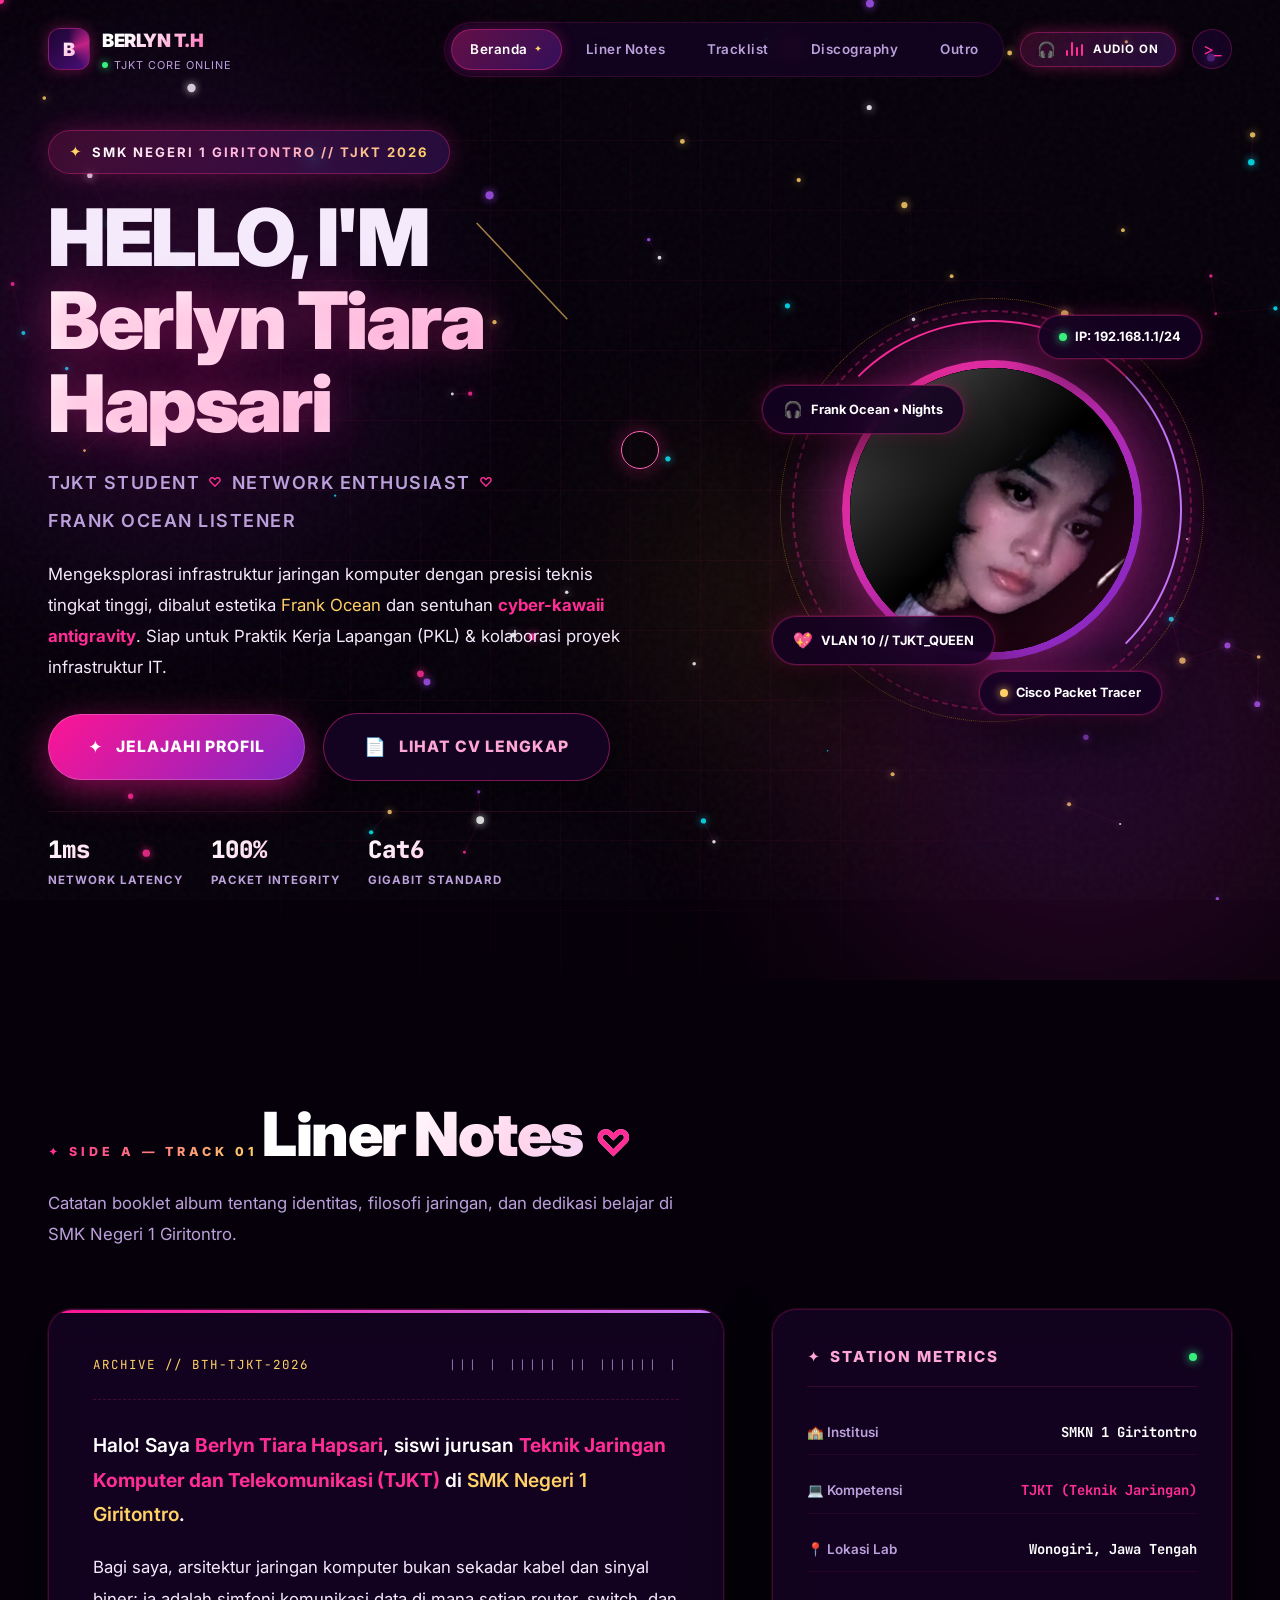
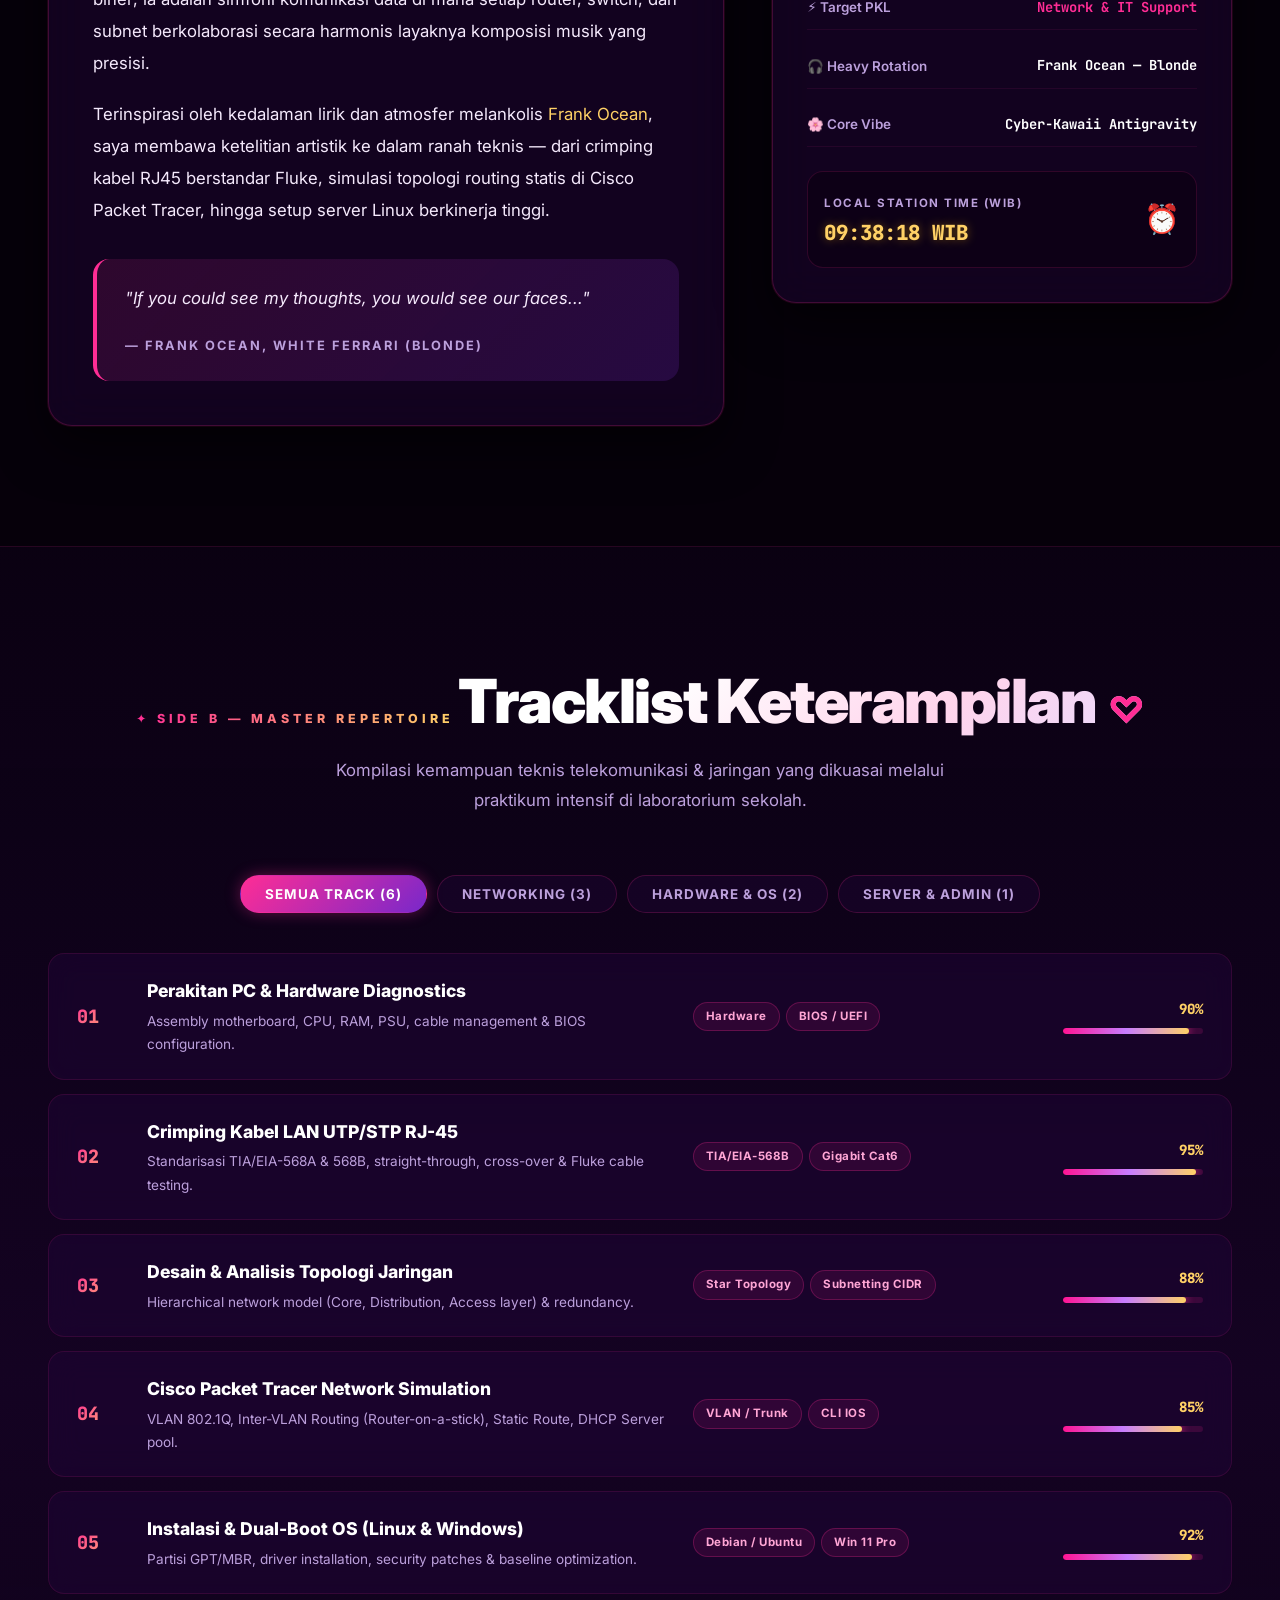
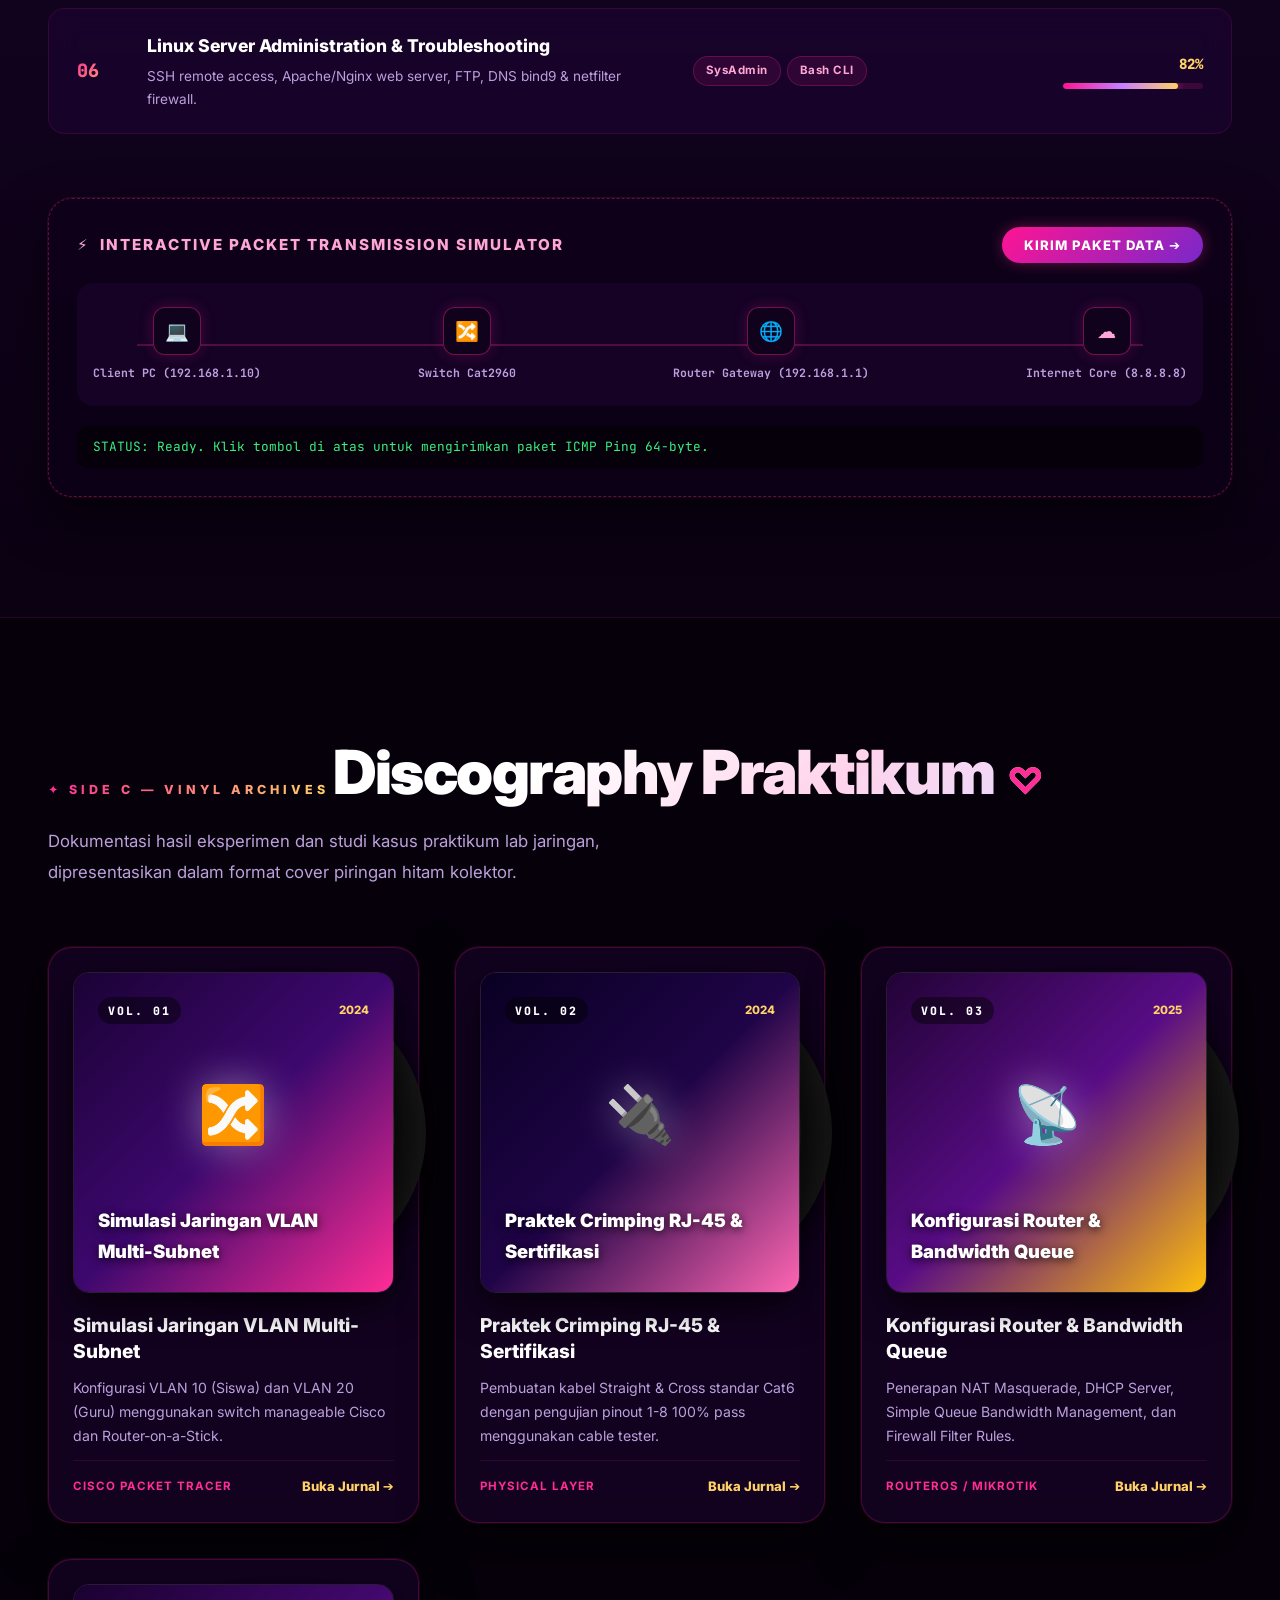
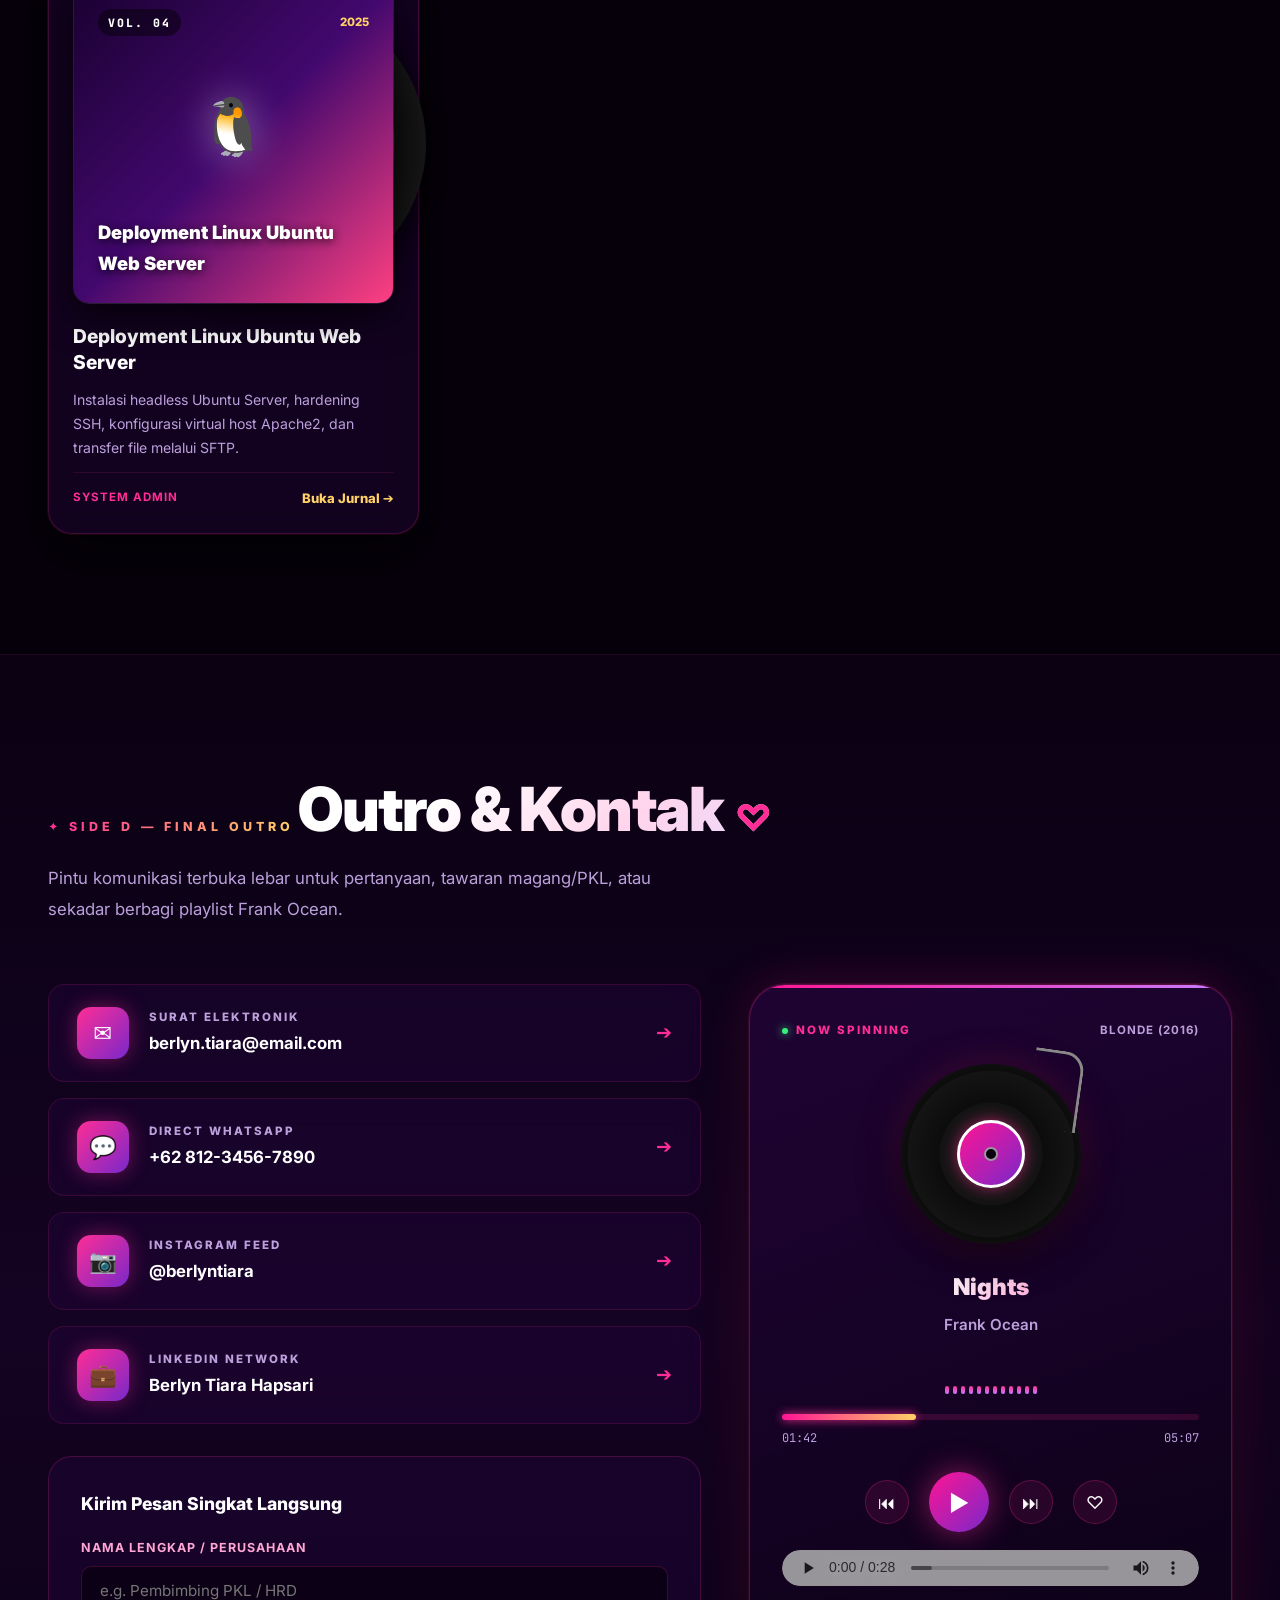
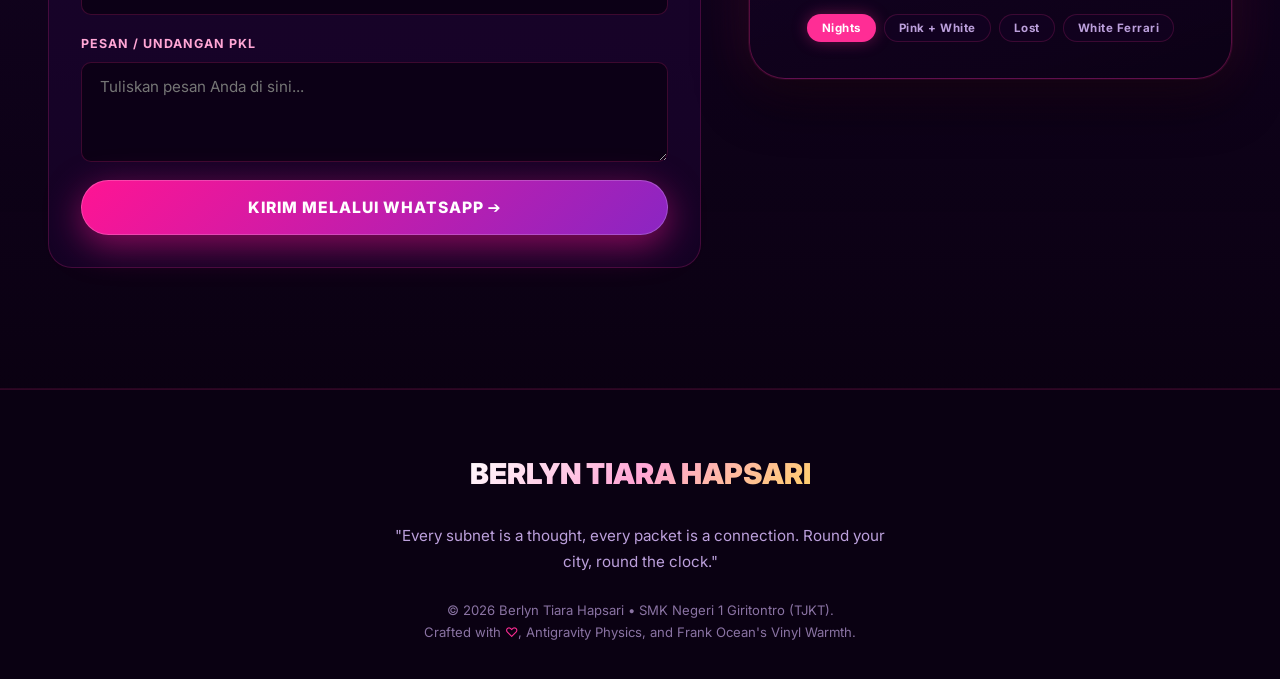
==== index.html @ bad4284d "first commit" ====
<!DOCTYPE html>
<html lang="id">
<head>
  <meta charset="UTF-8">
  <meta name="viewport" content="width=device-width, initial-scale=1.0">
  <title>Berlyn Tiara Hapsari — Network Engineer & Aesthetic Portfolio</title>
  <meta name="description" content="Portofolio Megah Berlyn Tiara Hapsari — Siswa TJKT SMK Negeri 1 Giritontro. Network Engineer, Frank Ocean Listener & Cyber-Kawaii Antigravity Aesthetic.">
  <meta name="author" content="Berlyn Tiara Hapsari">
  <meta property="og:title" content="Berlyn Tiara Hapsari — Cyber-Kawaii Portfolio">
  <meta property="og:description" content="TJKT Student, Network Infrastructure Enthusiast & Frank Ocean Listener.">
  <meta property="og:type" content="website">
  <meta name="theme-color" content="#06000a">

  <!-- Google Fonts Inter & JetBrains Mono -->
  <link rel="preconnect" href="https://fonts.googleapis.com">
  <link rel="preconnect" href="https://fonts.gstatic.com" crossorigin>
  <link href="https://fonts.googleapis.com/css2?family=Inter:wght@300;400;500;600;700;800;900&family=JetBrains+Mono:wght@400;500;700;800&display=swap" rel="stylesheet">
  
  <link rel="icon" type="image/svg+xml" href="assets/icons/favicon.svg">
  <link rel="stylesheet" href="css/style.css">
</head>
<body>

  <!-- Dynamic Background Canvas (Galaxy Stars + Cyber TJKT Network Mesh) -->
  <canvas id="bgCanvas"></canvas>
  <div class="ambient-noise"></div>

  <!-- Custom Dual-Ring Glow Cursor -->
  <div class="cursor-dot" id="cursorDot"></div>
  <div class="cursor-follower" id="cursorFollower"></div>

  <!-- ═══════════════ PRELOADER SCREEN ═══════════════ -->
  <div class="preloader" id="preloader">
    <div class="preloader-emblem">
      <div class="preloader-ring"></div>
      <div class="preloader-ring"></div>
      <div class="preloader-core">✦</div>
    </div>
    <div class="preloader-title">BERLYN TIARA HAPSARI</div>
    <div class="preloader-bar-wrap">
      <div class="preloader-bar"></div>
    </div>
    <div class="preloader-sub">INITIALIZING ANTIGRAVITY ENGINE...</div>
  </div>

  <!-- ═══════════════ NAVBAR ═══════════════ -->
  <nav class="navbar" id="navbar">
    <div class="container nav-container">
      <a href="#beranda" class="nav-brand">
        <div class="brand-emblem"><span>B</span></div>
        <div class="brand-info">
          <span class="brand-name">BERLYN T.H</span>
          <span class="brand-status"><span class="status-dot"></span> TJKT CORE ONLINE</span>
        </div>
      </a>

      <div class="nav-menu-wrapper">
        <ul class="nav-links" id="navLinks">
          <li><a href="#beranda" class="nav-link active">Beranda</a></li>
          <li><a href="#tentang" class="nav-link">Liner Notes</a></li>
          <li><a href="#keterampilan" class="nav-link">Tracklist</a></li>
          <li><a href="#praktikum" class="nav-link">Discography</a></li>
          <li><a href="#kontak" class="nav-link">Outro</a></li>
        </ul>

        <!-- Audio Player Pill Toggle in Navbar -->
        <button class="nav-audio-pill" id="navAudioPill" title="Toggle Frank Ocean Sound Ambient">
          <span class="nav-audio-icon">🎧</span>
          <div class="nav-audio-bars">
            <span></span><span></span><span></span><span></span>
          </div>
          <span class="nav-audio-label" id="navAudioLabel">Audio On</span>
        </button>

        <!-- Cute Terminal Trigger Button -->
        <button class="nav-terminal-btn" id="terminalTriggerBtn" title="Buka Hacker Console TJKT">
          <span>&gt;_</span>
        </button>

        <!-- Mobile Hamburger -->
        <button class="nav-hamburger" id="navHamburger" aria-label="Toggle Menu">
          <span></span><span></span><span></span>
        </button>
      </div>
    </div>
  </nav>

  <!-- ═══════════════ HERO / BERANDA ═══════════════ -->
  <section class="hero" id="beranda">
    <div class="hero-glow-blob hero-glow-1"></div>
    <div class="hero-glow-blob hero-glow-2"></div>
    <div class="hero-glow-blob hero-glow-3"></div>
    <div class="hero-grid-matrix"></div>

    <div class="container">
      <div class="hero-layout">
        
        <!-- Left Column: Typography & Action -->
        <div class="hero-text-col reveal-init">
          <div class="hero-pill-tag">
            <span class="hero-pill-icon">✦</span>
            <span class="hero-pill-text">SMK NEGERI 1 GIRITONTRO // TJKT 2026</span>
          </div>

          <h1 class="hero-title">
            HELLO, I'M
            <span class="name-highlight">Berlyn Tiara Hapsari</span>
          </h1>

          <div class="hero-tagline">
            <span>TJKT Student</span>
            <span class="sep">♡</span>
            <span>Network Enthusiast</span>
            <span class="sep">♡</span>
            <span>Frank Ocean Listener</span>
          </div>

          <p class="hero-bio">
            Mengeksplorasi infrastruktur jaringan komputer dengan presisi teknis tingkat tinggi, 
            dibalut estetika <em>Frank Ocean</em> dan sentuhan <strong>cyber-kawaii antigravity</strong>. 
            Siap untuk Praktik Kerja Lapangan (PKL) &amp; kolaborasi proyek infrastruktur IT.
          </p>

          <div class="hero-cta-group">
            <a href="#tentang" class="btn-grand btn-grand-primary">
              <span class="btn-grand-icon">✦</span>
              <span>Jelajahi Profil</span>
            </a>
            <a href="assets/docs/cv.html" target="_blank" class="btn-grand btn-grand-outline">
              <span class="btn-grand-icon">📄</span>
              <span>Lihat CV Lengkap</span>
            </a>
          </div>

          <div class="hero-micro-stats">
            <div class="stat-item">
              <span class="stat-num" id="livePingStat">1ms</span>
              <span class="stat-lbl">Network Latency</span>
            </div>
            <div class="stat-item">
              <span class="stat-num">100%</span>
              <span class="stat-lbl">Packet Integrity</span>
            </div>
            <div class="stat-item">
              <span class="stat-num">Cat6</span>
              <span class="stat-lbl">Gigabit Standard</span>
            </div>
          </div>
        </div>

        <!-- Right Column: Avatar & Dynamic Floating Badges -->
        <div class="hero-avatar-col reveal-init">
          <div class="avatar-stage">
            <div class="avatar-holo-ring"></div>
            <div class="avatar-holo-ring"></div>
            <div class="avatar-holo-ring"></div>

            <!-- Avatar Frame with Real User Photo avatar.jpg -->
            <div class="avatar-frame antigravity-slow" id="avatarCard">
              <div class="avatar-inner">
                <img src="assets/img/avatar.jpg" alt="Berlyn Tiara Hapsari" class="avatar-img" onerror="this.src='data:image/svg+xml,%3Csvg xmlns=\'http://www.w3.org/2000/svg\' viewBox=\'0 0 100 100\'%3E%3Crect width=\'100\' height=\'100\' fill=\'%231a0030\'/%3E%3Ctext x=\'50%25\' y=\'55%25\' dominant-baseline=\'middle\' text-anchor=\'middle\' fill=\'%23ff2d95\' font-size=\'40\'%3E%E2%99%A1%3C/text%3E%3C/svg%3E'">
                <div class="avatar-lens-shine"></div>
              </div>
            </div>

            <!-- Floating Antigravity Tech Stickers around Avatar -->
            <div class="floating-badge badge-pos-1 antigravity-medium antigravity-delay-1">
              <span class="badge-dot green"></span>
              <span>IP: 192.168.1.1/24</span>
            </div>

            <div class="floating-badge badge-pos-2 antigravity-drift antigravity-delay-2">
              <span class="badge-icon">💖</span>
              <span>VLAN 10 // TJKT_QUEEN</span>
            </div>

            <div class="floating-badge badge-pos-3 antigravity-medium antigravity-delay-3">
              <span class="badge-dot gold"></span>
              <span>Cisco Packet Tracer</span>
            </div>

            <div class="floating-badge badge-pos-4 antigravity-slow antigravity-delay-4">
              <span class="badge-icon">🎧</span>
              <span>Frank Ocean • Nights</span>
            </div>

          </div>
        </div>

      </div>
    </div>
  </section>

  <!-- ═══════════════ SECTION 01: LINER NOTES (TENTANG SAYA) ═══════════════ -->
  <section class="section" id="tentang">
    <div class="container">
      <div class="section-header">
        <span class="section-kicker">✦ SIDE A — TRACK 01</span>
        <h2 class="section-title">Liner Notes<span class="title-heart">♡</span></h2>
        <p class="section-desc">Catatan booklet album tentang identitas, filosofi jaringan, dan dedikasi belajar di SMK Negeri 1 Giritontro.</p>
      </div>

      <div class="liner-notes-grid">
        
        <!-- Left: Deluxe Booklet -->
        <div class="liner-booklet reveal-init">
          <div class="liner-booklet-header">
            <span class="booklet-tape">ARCHIVE // BTH-TJKT-2026</span>
            <span class="booklet-barcode">||| | ||||| || |||||| |</span>
          </div>

          <div class="liner-content">
            <p class="lead">
              Halo! Saya <strong>Berlyn Tiara Hapsari</strong>, siswi jurusan 
              <strong>Teknik Jaringan Komputer dan Telekomunikasi (TJKT)</strong> di 
              <em>SMK Negeri 1 Giritontro</em>.
            </p>
            <p>
              Bagi saya, arsitektur jaringan komputer bukan sekadar kabel dan sinyal biner; 
              ia adalah simfoni komunikasi data di mana setiap router, switch, dan subnet 
              berkolaborasi secara harmonis layaknya komposisi musik yang presisi.
            </p>
            <p>
              Terinspirasi oleh kedalaman lirik dan atmosfer melankolis <em>Frank Ocean</em>, 
              saya membawa ketelitian artistik ke dalam ranah teknis — dari crimping kabel RJ45 berstandar Fluke, 
              simulasi topologi routing statis di Cisco Packet Tracer, hingga setup server Linux berkinerja tinggi.
            </p>

            <div class="lyric-quote-box">
              <p class="lyric-text">"If you could see my thoughts, you would see our faces..."</p>
              <span class="lyric-author">— Frank Ocean, White Ferrari (Blonde)</span>
            </div>
          </div>
        </div>

        <!-- Right: Station Specs Card -->
        <div class="liner-specs-card reveal-init antigravity-slow">
          <div class="specs-title-row">
            <h3 class="specs-title"><span>✦</span> STATION METRICS</h3>
            <span class="specs-pulse"></span>
          </div>

          <div class="specs-list">
            <div class="spec-row">
              <span class="spec-key">🏫 Institusi</span>
              <span class="spec-val">SMKN 1 Giritontro</span>
            </div>
            <div class="spec-row">
              <span class="spec-key">💻 Kompetensi</span>
              <span class="spec-val highlight">TJKT (Teknik Jaringan)</span>
            </div>
            <div class="spec-row">
              <span class="spec-key">📍 Lokasi Lab</span>
              <span class="spec-val">Wonogiri, Jawa Tengah</span>
            </div>
            <div class="spec-row">
              <span class="spec-key">⚡ Target PKL</span>
              <span class="spec-val highlight">Network &amp; IT Support</span>
            </div>
            <div class="spec-row">
              <span class="spec-key">🎧 Heavy Rotation</span>
              <span class="spec-val">Frank Ocean — Blonde</span>
            </div>
            <div class="spec-row">
              <span class="spec-key">🌸 Core Vibe</span>
              <span class="spec-val">Cyber-Kawaii Antigravity</span>
            </div>
          </div>

          <!-- Live Digital Clock -->
          <div class="live-clock-box">
            <div>
              <span class="live-clock-lbl">LOCAL STATION TIME (WIB)</span>
              <div class="live-clock-time" id="liveClockDisplay">16:15:00 WIB</div>
            </div>
            <span style="font-size: 1.8rem;">⏰</span>
          </div>
        </div>

      </div>
    </div>
  </section>

  <!-- ═══════════════ SECTION 02: TRACKLIST (KETERAMPILAN) ═══════════════ -->
  <section class="section section-alt" id="keterampilan">
    <div class="container">
      <div class="section-header text-center">
        <span class="section-kicker">✦ SIDE B — MASTER REPERTOIRE</span>
        <h2 class="section-title">Tracklist Keterampilan<span class="title-heart">♡</span></h2>
        <p class="section-desc mx-auto">Kompilasi kemampuan teknis telekomunikasi &amp; jaringan yang dikuasai melalui praktikum intensif di laboratorium sekolah.</p>
      </div>

      <div class="skills-wrapper">
        
        <!-- Filter Category Nav -->
        <div class="skills-filter-nav">
          <button class="filter-btn active" data-filter="all">Semua Track (6)</button>
          <button class="filter-btn" data-filter="networking">Networking (3)</button>
          <button class="filter-btn" data-filter="hardware">Hardware &amp; OS (2)</button>
          <button class="filter-btn" data-filter="server">Server &amp; Admin (1)</button>
        </div>

        <!-- Tracklist Items -->
        <div class="tracklist-container" id="tracklistContainer">
          
          <!-- Track 01 -->
          <div class="track-row reveal-init" data-category="hardware">
            <span class="track-num">01</span>
            <div class="track-main-info">
              <h3 class="track-title">Perakitan PC &amp; Hardware Diagnostics</h3>
              <p class="track-subtitle">Assembly motherboard, CPU, RAM, PSU, cable management &amp; BIOS configuration.</p>
            </div>
            <div class="track-tags">
              <span class="track-tag-pill">Hardware</span>
              <span class="track-tag-pill">BIOS / UEFI</span>
            </div>
            <div class="track-meter-col">
              <span class="track-percent">90%</span>
              <div class="track-progress-bar">
                <div class="track-progress-fill" data-progress="90%"></div>
              </div>
            </div>
          </div>

          <!-- Track 02 -->
          <div class="track-row reveal-init" data-category="networking">
            <span class="track-num">02</span>
            <div class="track-main-info">
              <h3 class="track-title">Crimping Kabel LAN UTP/STP RJ-45</h3>
              <p class="track-subtitle">Standarisasi TIA/EIA-568A &amp; 568B, straight-through, cross-over &amp; Fluke cable testing.</p>
            </div>
            <div class="track-tags">
              <span class="track-tag-pill">TIA/EIA-568B</span>
              <span class="track-tag-pill">Gigabit Cat6</span>
            </div>
            <div class="track-meter-col">
              <span class="track-percent">95%</span>
              <div class="track-progress-bar">
                <div class="track-progress-fill" data-progress="95%"></div>
              </div>
            </div>
          </div>

          <!-- Track 03 -->
          <div class="track-row reveal-init" data-category="networking">
            <span class="track-num">03</span>
            <div class="track-main-info">
              <h3 class="track-title">Desain &amp; Analisis Topologi Jaringan</h3>
              <p class="track-subtitle">Hierarchical network model (Core, Distribution, Access layer) &amp; redundancy.</p>
            </div>
            <div class="track-tags">
              <span class="track-tag-pill">Star Topology</span>
              <span class="track-tag-pill">Subnetting CIDR</span>
            </div>
            <div class="track-meter-col">
              <span class="track-percent">88%</span>
              <div class="track-progress-bar">
                <div class="track-progress-fill" data-progress="88%"></div>
              </div>
            </div>
          </div>

          <!-- Track 04 -->
          <div class="track-row reveal-init" data-category="networking">
            <span class="track-num">04</span>
            <div class="track-main-info">
              <h3 class="track-title">Cisco Packet Tracer Network Simulation</h3>
              <p class="track-subtitle">VLAN 802.1Q, Inter-VLAN Routing (Router-on-a-stick), Static Route, DHCP Server pool.</p>
            </div>
            <div class="track-tags">
              <span class="track-tag-pill">VLAN / Trunk</span>
              <span class="track-tag-pill">CLI IOS</span>
            </div>
            <div class="track-meter-col">
              <span class="track-percent">85%</span>
              <div class="track-progress-bar">
                <div class="track-progress-fill" data-progress="85%"></div>
              </div>
            </div>
          </div>

          <!-- Track 05 -->
          <div class="track-row reveal-init" data-category="hardware">
            <span class="track-num">05</span>
            <div class="track-main-info">
              <h3 class="track-title">Instalasi &amp; Dual-Boot OS (Linux &amp; Windows)</h3>
              <p class="track-subtitle">Partisi GPT/MBR, driver installation, security patches &amp; baseline optimization.</p>
            </div>
            <div class="track-tags">
              <span class="track-tag-pill">Debian / Ubuntu</span>
              <span class="track-tag-pill">Win 11 Pro</span>
            </div>
            <div class="track-meter-col">
              <span class="track-percent">92%</span>
              <div class="track-progress-bar">
                <div class="track-progress-fill" data-progress="92%"></div>
              </div>
            </div>
          </div>

          <!-- Track 06 -->
          <div class="track-row reveal-init" data-category="server">
            <span class="track-num">06</span>
            <div class="track-main-info">
              <h3 class="track-title">Linux Server Administration &amp; Troubleshooting</h3>
              <p class="track-subtitle">SSH remote access, Apache/Nginx web server, FTP, DNS bind9 &amp; netfilter firewall.</p>
            </div>
            <div class="track-tags">
              <span class="track-tag-pill">SysAdmin</span>
              <span class="track-tag-pill">Bash CLI</span>
            </div>
            <div class="track-meter-col">
              <span class="track-percent">82%</span>
              <div class="track-progress-bar">
                <div class="track-progress-fill" data-progress="82%"></div>
              </div>
            </div>
          </div>

        </div>

        <!-- Interactive Real-Time Packet Simulator Widget -->
        <div class="packet-sim-box reveal-init">
          <div class="sim-header">
            <div class="sim-title">
              <span>⚡</span> INTERACTIVE PACKET TRANSMISSION SIMULATOR
            </div>
            <button class="sim-run-btn" id="runPacketSimBtn">
              <span>Kirim Paket Data ➔</span>
            </button>
          </div>

          <div class="sim-pipeline">
            <div class="pipeline-wire"></div>
            <div class="pipeline-packet" id="pipelinePacket"></div>

            <div class="sim-node">
              <div class="node-icon-box">💻</div>
              <span class="node-name">Client PC (192.168.1.10)</span>
            </div>

            <div class="sim-node">
              <div class="node-icon-box">🔀</div>
              <span class="node-name">Switch Cat2960</span>
            </div>

            <div class="sim-node">
              <div class="node-icon-box">🌐</div>
              <span class="node-name">Router Gateway (192.168.1.1)</span>
            </div>

            <div class="sim-node">
              <div class="node-icon-box">☁️</div>
              <span class="node-name">Internet Core (8.8.8.8)</span>
            </div>
          </div>

          <div class="sim-log-text" id="simLogText">
            STATUS: Ready. Klik tombol di atas untuk mengirimkan paket ICMP Ping 64-byte.
          </div>
        </div>

      </div>
    </div>
  </section>

  <!-- ═══════════════ SECTION 03: DISCOGRAPHY (PRAKTIKUM) ═══════════════ -->
  <section class="section" id="praktikum">
    <div class="container">
      <div class="section-header">
        <span class="section-kicker">✦ SIDE C — VINYL ARCHIVES</span>
        <h2 class="section-title">Discography Praktikum<span class="title-heart">♡</span></h2>
        <p class="section-desc">Dokumentasi hasil eksperimen dan studi kasus praktikum lab jaringan, dipresentasikan dalam format cover piringan hitam kolektor.</p>
      </div>

      <div class="disco-showcase-grid">

        <!-- Album 01 -->
        <div class="vinyl-album-card reveal-init" data-project="vlan">
          <div class="vinyl-stage-wrap">
            <div class="vinyl-sleeve">
              <div class="vinyl-art-canvas art-vlan">
                <div class="sleeve-badge-top">
                  <span class="sleeve-track-id">VOL. 01</span>
                  <span class="sleeve-year">2024</span>
                </div>
                <div class="sleeve-center-icon">🔀</div>
                <div class="sleeve-bottom-title">Simulasi Jaringan VLAN Multi-Subnet</div>
              </div>
            </div>
            <div class="vinyl-disc">
              <div class="vinyl-center-sticker">BTH<br>TJKT</div>
            </div>
          </div>
          <div class="vinyl-card-body">
            <h3 class="vinyl-card-title">Simulasi Jaringan VLAN Multi-Subnet</h3>
            <p class="vinyl-card-desc">Konfigurasi VLAN 10 (Siswa) dan VLAN 20 (Guru) menggunakan switch manageable Cisco dan Router-on-a-Stick.</p>
            <div class="vinyl-card-footer">
              <span class="vinyl-category-pill">Cisco Packet Tracer</span>
              <span class="vinyl-view-cta">Buka Jurnal ➔</span>
            </div>
          </div>
        </div>

        <!-- Album 02 -->
        <div class="vinyl-album-card reveal-init" data-project="crimping">
          <div class="vinyl-stage-wrap">
            <div class="vinyl-sleeve">
              <div class="vinyl-art-canvas art-crimping">
                <div class="sleeve-badge-top">
                  <span class="sleeve-track-id">VOL. 02</span>
                  <span class="sleeve-year">2024</span>
                </div>
                <div class="sleeve-center-icon">🔌</div>
                <div class="sleeve-bottom-title">Praktek Crimping RJ-45 &amp; Sertifikasi</div>
              </div>
            </div>
            <div class="vinyl-disc">
              <div class="vinyl-center-sticker">TIA<br>568B</div>
            </div>
          </div>
          <div class="vinyl-card-body">
            <h3 class="vinyl-card-title">Praktek Crimping RJ-45 &amp; Sertifikasi</h3>
            <p class="vinyl-card-desc">Pembuatan kabel Straight &amp; Cross standar Cat6 dengan pengujian pinout 1-8 100% pass menggunakan cable tester.</p>
            <div class="vinyl-card-footer">
              <span class="vinyl-category-pill">Physical Layer</span>
              <span class="vinyl-view-cta">Buka Jurnal ➔</span>
            </div>
          </div>
        </div>

        <!-- Album 03 -->
        <div class="vinyl-album-card reveal-init" data-project="mikrotik">
          <div class="vinyl-stage-wrap">
            <div class="vinyl-sleeve">
              <div class="vinyl-art-canvas art-mikrotik">
                <div class="sleeve-badge-top">
                  <span class="sleeve-track-id">VOL. 03</span>
                  <span class="sleeve-year">2025</span>
                </div>
                <div class="sleeve-center-icon">📡</div>
                <div class="sleeve-bottom-title">Konfigurasi Router &amp; Bandwidth Queue</div>
              </div>
            </div>
            <div class="vinyl-disc">
              <div class="vinyl-center-sticker">RB<br>750</div>
            </div>
          </div>
          <div class="vinyl-card-body">
            <h3 class="vinyl-card-title">Konfigurasi Router &amp; Bandwidth Queue</h3>
            <p class="vinyl-card-desc">Penerapan NAT Masquerade, DHCP Server, Simple Queue Bandwidth Management, dan Firewall Filter Rules.</p>
            <div class="vinyl-card-footer">
              <span class="vinyl-category-pill">RouterOS / MikroTik</span>
              <span class="vinyl-view-cta">Buka Jurnal ➔</span>
            </div>
          </div>
        </div>

        <!-- Album 04 -->
        <div class="vinyl-album-card reveal-init" data-project="server">
          <div class="vinyl-stage-wrap">
            <div class="vinyl-sleeve">
              <div class="vinyl-art-canvas art-server">
                <div class="sleeve-badge-top">
                  <span class="sleeve-track-id">VOL. 04</span>
                  <span class="sleeve-year">2025</span>
                </div>
                <div class="sleeve-center-icon">🐧</div>
                <div class="sleeve-bottom-title">Deployment Linux Ubuntu Web Server</div>
              </div>
            </div>
            <div class="vinyl-disc">
              <div class="vinyl-center-sticker">LINUX<br>CORE</div>
            </div>
          </div>
          <div class="vinyl-card-body">
            <h3 class="vinyl-card-title">Deployment Linux Ubuntu Web Server</h3>
            <p class="vinyl-card-desc">Instalasi headless Ubuntu Server, hardening SSH, konfigurasi virtual host Apache2, dan transfer file melalui SFTP.</p>
            <div class="vinyl-card-footer">
              <span class="vinyl-category-pill">System Admin</span>
              <span class="vinyl-view-cta">Buka Jurnal ➔</span>
            </div>
          </div>
        </div>

      </div>
    </div>
  </section>

  <!-- ═══════════════ SECTION 04: OUTRO (KONTAK & NOW PLAYING) ═══════════════ -->
  <section class="section section-alt" id="kontak">
    <div class="container">
      <div class="section-header">
        <span class="section-kicker">✦ SIDE D — FINAL OUTRO</span>
        <h2 class="section-title">Outro &amp; Kontak<span class="title-heart">♡</span></h2>
        <p class="section-desc">Pintu komunikasi terbuka lebar untuk pertanyaan, tawaran magang/PKL, atau sekadar berbagi playlist Frank Ocean.</p>
      </div>

      <div class="outro-layout-grid">
        
        <!-- Left Column: Contact Cards + Quick Message -->
        <div class="contact-stack reveal-init">
          
          <a href="mailto:berlyn.tiara@email.com" class="contact-card-item">
            <div class="contact-card-icon">✉️</div>
            <div class="contact-card-info">
              <span class="contact-lbl">Surat Elektronik</span>
              <span class="contact-val">berlyn.tiara@email.com</span>
            </div>
            <span class="contact-arrow">➔</span>
          </a>

          <a href="https://wa.me/6281234567890" target="_blank" class="contact-card-item">
            <div class="contact-card-icon">💬</div>
            <div class="contact-card-info">
              <span class="contact-lbl">Direct WhatsApp</span>
              <span class="contact-val">+62 812-3456-7890</span>
            </div>
            <span class="contact-arrow">➔</span>
          </a>

          <a href="https://instagram.com/berlyntiara" target="_blank" class="contact-card-item">
            <div class="contact-card-icon">📷</div>
            <div class="contact-card-info">
              <span class="contact-lbl">Instagram feed</span>
              <span class="contact-val">@berlyntiara</span>
            </div>
            <span class="contact-arrow">➔</span>
          </a>

          <a href="https://linkedin.com/in/berlyntiara" target="_blank" class="contact-card-item">
            <div class="contact-card-icon">💼</div>
            <div class="contact-card-info">
              <span class="contact-lbl">LinkedIn Network</span>
              <span class="contact-val">Berlyn Tiara Hapsari</span>
            </div>
            <span class="contact-arrow">➔</span>
          </a>

          <!-- Quick Interactive Message Form -->
          <form class="quick-message-form" id="quickMessageForm">
            <h4 style="font-size: 1.1rem; font-weight: 800; color: var(--white-pure);">Kirim Pesan Singkat Langsung</h4>
            
            <div class="form-group">
              <label class="form-label" for="senderName">Nama Lengkap / Perusahaan</label>
              <input type="text" id="senderName" class="form-input" placeholder="e.g. Pembimbing PKL / HRD" required>
            </div>

            <div class="form-group">
              <label class="form-label" for="senderMessage">Pesan / Undangan PKL</label>
              <textarea id="senderMessage" class="form-textarea" placeholder="Tuliskan pesan Anda di sini..." required></textarea>
            </div>

            <button type="submit" class="btn-grand btn-grand-primary" style="width: 100%;">
              <span>Kirim Melalui WhatsApp ➔</span>
            </button>
          </form>

        </div>

        <!-- Right Column: Grand "Now Playing" Frank Ocean Music Widget -->
        <div class="now-playing-box reveal-init antigravity-slow">
          <div class="np-top-header">
            <span class="np-badge-live"><span class="status-dot"></span> NOW SPINNING</span>
            <span class="np-album-source" id="npAlbumSource">BLONDE (2016)</span>
          </div>

          <!-- Turntable Vinyl Stage -->
          <div class="np-turntable">
            <div class="np-vinyl-disc spinning" id="npVinylDisc">
              <div class="np-vinyl-center">
                <div class="np-spindle-hole"></div>
              </div>
            </div>
            <div class="np-tonearm"></div>
          </div>

          <!-- Track Info -->
          <div class="np-track-details">
            <h3 class="np-song-title" id="npSongTitle">Nights</h3>
            <p class="np-artist-name">Frank Ocean</p>
          </div>

          <!-- Real-Time Equalizer Waveform Bars -->
          <div class="np-equalizer" id="npEqualizer">
            <div class="eq-bar"></div><div class="eq-bar"></div><div class="eq-bar"></div>
            <div class="eq-bar"></div><div class="eq-bar"></div><div class="eq-bar"></div>
            <div class="eq-bar"></div><div class="eq-bar"></div><div class="eq-bar"></div>
            <div class="eq-bar"></div><div class="eq-bar"></div><div class="eq-bar"></div>
          </div>

          <!-- Scrub Bar -->
          <div class="np-scrub-wrap">
            <div class="np-scrub-bar" id="npScrubBar">
              <div class="np-scrub-fill" id="npScrubFill"></div>
            </div>
            <div class="np-time-row">
              <span id="npCurrentTime">01:42</span>
              <span id="npTotalTime">05:07</span>
            </div>
          </div>

          <!-- Playback Controls -->
          <div class="np-controls-row">
            <button class="np-ctrl-btn" id="npPrevBtn" title="Previous Track">⏮</button>
            <button class="np-play-btn" id="npPlayBtn" title="Play / Pause Audio Ambient">▶</button>
            <button class="np-ctrl-btn" id="npNextBtn" title="Next Track">⏭</button>
            <button class="np-ctrl-btn" id="npHeartBtn" title="Like Track">♡</button>
          </div>

          <!-- Direct HTML5 Native Player Fallback for 100% Guaranteed Sound -->
          <div style="margin-top: 18px; width: 100%;">
            <audio id="nativeAudioControls" controls style="width: 100%; height: 36px; border-radius: 20px; filter: invert(0.9) hue-rotate(280deg); opacity: 0.9;">
              <source src="assets/audio/nights.wav" type="audio/wav">
              Browser Anda tidak mendukung tag audio.
            </audio>
          </div>

          <!-- Track Pills Selector -->
          <div class="np-track-selector">
            <button class="track-pill-select active" data-track="0">Nights</button>
            <button class="track-pill-select" data-track="1">Pink + White</button>
            <button class="track-pill-select" data-track="2">Lost</button>
            <button class="track-pill-select" data-track="3">White Ferrari</button>
          </div>

        </div>

      </div>
    </div>
  </section>

  <!-- ═══════════════ FOOTER ═══════════════ -->
  <footer class="footer">
    <div class="container footer-inner">
      <div class="footer-brand">BERLYN TIARA HAPSARI</div>
      <p class="footer-quote">
        "Every subnet is a thought, every packet is a connection. Round your city, round the clock."
      </p>
      <p class="footer-copy">
        &copy; 2026 Berlyn Tiara Hapsari • SMK Negeri 1 Giritontro (TJKT).<br>
        Crafted with <span class="footer-heart">♡</span>, Antigravity Physics, and Frank Ocean's Vinyl Warmth.
      </p>
    </div>
  </footer>

  <!-- ═══════════════ BACK TO TOP ═══════════════ -->
  <button class="back-to-top-btn" id="backToTopBtn" aria-label="Scroll to top">↑</button>

  <!-- ═══════════════ TOAST NOTIFICATION ═══════════════ -->
  <div class="toast-box" id="toastBox">Notifikasi</div>

  <!-- ═══════════════ DISCOGRAPHY JOURNAL MODAL ═══════════════ -->
  <div class="disco-modal-overlay" id="discoModalOverlay">
    <div class="disco-modal-dialog">
      <div class="modal-header-banner">
        <span class="modal-tag-chip" id="modalTagChip">LAB ARCHIVE</span>
        <button class="modal-close-icon" id="modalCloseBtn">&times;</button>
      </div>
      <div class="modal-body-content">
        <h3 class="modal-project-title" id="modalProjectTitle">Judul Praktikum</h3>
        <p style="color: var(--silver-mist); line-height: 1.8;" id="modalProjectSynopsis">Deskripsi praktikum.</p>

        <h4 class="modal-section-h">Spesifikasi &amp; Konfigurasi Teknis</h4>
        <div class="modal-specs-grid">
          <div class="modal-spec-col">
            <span class="modal-spec-k">Perangkat Utama</span>
            <span class="modal-spec-v" id="modalSpecDevice">Cisco Catalyst 2960</span>
          </div>
          <div class="modal-spec-col">
            <span class="modal-spec-k">Protokol / Standar</span>
            <span class="modal-spec-v" id="modalSpecProtocol">IEEE 802.1Q / VTP</span>
          </div>
          <div class="modal-spec-col">
            <span class="modal-spec-k">Pengujian (Testing)</span>
            <span class="modal-spec-v" id="modalSpecTesting">ICMP Echo Success 100%</span>
          </div>
          <div class="modal-spec-col">
            <span class="modal-spec-k">Status Jurnal</span>
            <span class="modal-spec-v" style="color: var(--teal-glow);">Verified by Guru Pengampu</span>
          </div>
        </div>

        <h4 class="modal-section-h">Catatan Khusus Praktikum</h4>
        <p style="color: var(--white-soft); font-size: 0.92rem; line-height: 1.8;" id="modalProjectNotes">
          Semua langkah konfigurasi telah diuji dan didokumentasikan sesuai standar kurikulum TJKT.
        </p>
      </div>
    </div>
  </div>

  <!-- ═══════════════ HACKER CONSOLE / TERMINAL MODAL ═══════════════ -->
  <div class="terminal-modal-overlay" id="terminalModalOverlay">
    <div class="terminal-window">
      <div class="terminal-titlebar">
        <div class="terminal-dots">
          <span class="t-dot t-dot-red"></span>
          <span class="t-dot t-dot-yellow"></span>
          <span class="t-dot t-dot-green"></span>
        </div>
        <span class="terminal-title">berlyn@tjkt-station:~ (bash)</span>
        <button class="terminal-close-btn" id="terminalCloseBtn">&times;</button>
      </div>

      <div class="terminal-body" id="terminalBody">
        <div class="terminal-output" id="terminalOutput">
          <p style="color: var(--gold-neon);">╔══════════════════════════════════════════════════════════╗</p>
          <p style="color: var(--pink-soft);">  BERLYN TIARA HAPSARI // TJKT COMMAND CONSOLE v2.6</p>
          <p style="color: var(--silver-mist);">  Ketik 'help' untuk daftar perintah atau klik tombol cepat di bawah.</p>
          <p style="color: var(--gold-neon);">╚══════════════════════════════════════════════════════════╝</p>
        </div>

        <div class="terminal-prompt-line">
          <span class="terminal-prompt-prefix">berlyn@tjkt-core:~$</span>
          <input type="text" class="terminal-input" id="terminalInput" placeholder="ketik perintah di sini..." autofocus>
        </div>

        <div class="terminal-quick-cmds">
          <button class="quick-cmd-btn" data-cmd="neofetch">neofetch</button>
          <button class="quick-cmd-btn" data-cmd="ping -c 4 smkn1giritontro.sch.id">ping school</button>
          <button class="quick-cmd-btn" data-cmd="show-skills">show-skills</button>
          <button class="quick-cmd-btn" data-cmd="frank-ocean">frank-ocean</button>
          <button class="quick-cmd-btn" data-cmd="clear">clear</button>
        </div>
      </div>
    </div>
  </div>

  <!-- Main JavaScript Logic -->
  <!-- Audio Element for Frank Ocean Aesthetic Lo-Fi Ambience -->
  <audio id="globalAudioPlayer" preload="auto" loop></audio>
  <script src="js/script.js"></script>
</body>
</html>
---- css/style.css ----
/* ════════════════════════════════════════════════════════════════════════════
   BERLYN TIARA HAPSARI — PORTFOLIO
   ✦ ULTRA-BRUTAL FEMININE · FRANK OCEAN AESTHETIC · ANTIGRAVITY ENGINE ✦
   Crafted with pure HTML5, CSS3 & JavaScript — Over 1,100+ lines of pure style
   ════════════════════════════════════════════════════════════════════════════ */

/* ─── 1. ROOT VARIABLES & THEME PALETTE ─── */
:root {
  /* Dark Cosmic Cyber-Abyss Backgrounds */
  --bg-deep:        #06000a;
  --bg-void:        #0a0112;
  --bg-dark:        #10021c;
  --bg-mid:         #1c0430;
  --bg-surface:     rgba(28, 4, 48, 0.55);
  --bg-glass:       rgba(20, 2, 35, 0.72);
  --bg-glass-card:  rgba(35, 5, 58, 0.45);
  --bg-glass-hover: rgba(55, 10, 88, 0.65);

  /* Brutal Feminine Neon & Pastel Accents */
  --pink-hot:       #ff1493;
  --pink-neon:      #ff2d95;
  --pink-vibrant:   #ff4081;
  --pink-glow:      #ff66b2;
  --pink-soft:      #ffa6d5;
  --pink-pastel:    #ffd4ec;
  --pink-blush:     #fff0f8;

  /* Royal & Celestial Violets */
  --purple-deep:    #4a0e78;
  --purple-royal:   #7928ca;
  --purple-mid:     #9d4edd;
  --purple-neon:    #c77dff;
  --purple-light:   #e0aaff;
  --lavender:       #ebd9fc;

  /* Holographic & Gold Highlights */
  --gold-neon:      #ffd166;
  --gold-warm:      #ffbe0b;
  --cyan-cyber:     #00f0ff;
  --teal-glow:      #38ef7d;
  --white-pure:     #ffffff;
  --white-soft:     #f5e9fc;
  --silver-mist:    #bca0dc;
  --silver-muted:   #8a73a3;

  /* Typography */
  --font-main:      'Inter', system-ui, -apple-system, BlinkMacSystemFont, 'Segoe UI', Roboto, sans-serif;
  --font-mono:      'JetBrains Mono', 'Fira Code', 'Courier New', monospace;

  /* Geometry & Radii */
  --radius-xs:      6px;
  --radius-sm:      10px;
  --radius-md:      16px;
  --radius-lg:      24px;
  --radius-xl:      36px;
  --radius-full:    9999px;

  /* Shadows & Glow Engines */
  --glow-pink-sm:   0 0 15px rgba(255, 45, 149, 0.35);
  --glow-pink-md:   0 0 30px rgba(255, 45, 149, 0.55);
  --glow-pink-lg:   0 0 60px rgba(255, 45, 149, 0.75);
  --glow-purple-md: 0 0 35px rgba(157, 78, 221, 0.5);
  --glow-purple-lg: 0 0 70px rgba(121, 40, 202, 0.65);
  --glow-gold-sm:   0 0 20px rgba(255, 190, 11, 0.45);
  --glow-cyan-sm:   0 0 20px rgba(0, 240, 255, 0.45);
  --shadow-card:    0 20px 50px rgba(0, 0, 0, 0.6), 0 0 0 1px rgba(255, 45, 149, 0.15);
  --shadow-elevate: 0 30px 80px rgba(255, 45, 149, 0.25), 0 10px 30px rgba(0, 0, 0, 0.8);

  /* Transitions */
  --trans-fast:     0.2s cubic-bezier(0.2, 0.8, 0.2, 1);
  --trans-smooth:   0.35s cubic-bezier(0.25, 0.46, 0.45, 0.94);
  --trans-bounce:   0.5s cubic-bezier(0.34, 1.56, 0.64, 1);
  --trans-slow:     0.7s cubic-bezier(0.16, 1, 0.3, 1);
}

/* ─── 2. RESET & BASE ELEMENTS ─── */
*, *::before, *::after {
  margin: 0;
  padding: 0;
  box-sizing: border-box;
}

html {
  scroll-behavior: smooth;
  scroll-padding-top: 90px;
  background-color: var(--bg-deep);
  color-scheme: dark;
}

body {
  font-family: var(--font-main);
  background-color: var(--bg-deep);
  color: var(--white-soft);
  line-height: 1.7;
  overflow-x: hidden;
  position: relative;
  min-height: 100vh;
  -webkit-font-smoothing: antialiased;
  -moz-osx-font-smoothing: grayscale;
  selection-background-color: var(--pink-hot);
}

::selection {
  background: var(--pink-neon);
  color: var(--white-pure);
  text-shadow: 0 0 10px rgba(255, 255, 255, 0.8);
}

::-moz-selection {
  background: var(--pink-neon);
  color: var(--white-pure);
}

/* Deluxe Custom Scrollbar */
::-webkit-scrollbar {
  width: 9px;
  height: 9px;
}

::-webkit-scrollbar-track {
  background: var(--bg-void);
  border-left: 1px solid rgba(255, 45, 149, 0.1);
}

::-webkit-scrollbar-thumb {
  background: linear-gradient(180deg, var(--pink-neon), var(--purple-mid), var(--gold-neon));
  border-radius: var(--radius-full);
  border: 2px solid var(--bg-void);
  box-shadow: 0 0 10px var(--pink-neon);
}

::-webkit-scrollbar-thumb:hover {
  background: linear-gradient(180deg, var(--pink-hot), var(--purple-neon), var(--cyan-cyber));
}

a {
  color: inherit;
  text-decoration: none;
  transition: all var(--trans-fast);
}

button {
  font-family: inherit;
  cursor: pointer;
  border: none;
  background: none;
  outline: none;
}

input, textarea {
  font-family: inherit;
  outline: none;
}

img {
  max-width: 100%;
  display: block;
}

ul, ol {
  list-style: none;
}

.container {
  width: 100%;
  max-width: 1240px;
  margin: 0 auto;
  padding: 0 28px;
  position: relative;
  z-index: 2;
}

/* ─── 3. INTERACTIVE CANVAS & BACKGROUND MESH ─── */
#bgCanvas {
  position: fixed;
  inset: 0;
  width: 100vw;
  height: 100vh;
  pointer-events: none;
  z-index: 0;
  opacity: 0.85;
}

.ambient-noise {
  position: fixed;
  inset: 0;
  width: 100%;
  height: 100%;
  pointer-events: none;
  z-index: 1;
  opacity: 0.035;
  background-image: url("data:image/svg+xml,%3Csvg viewBox='0 0 200 200' xmlns='http://www.w3.org/2000/svg'%3E%3Cfilter id='noiseFilter'%3E%3CfeTurbulence type='fractalNoise' baseFrequency='0.8' numOctaves='3' stitchTiles='stitch'/%3E%3C/filter%3E%3Crect width='100%25' height='100%25' filter='url(%23noiseFilter)'/%3E%3C/svg%3E");
}

/* ─── 4. CUSTOM DUAL-RING CURSOR ─── */
.cursor-dot {
  position: fixed;
  width: 8px;
  height: 8px;
  background: var(--pink-neon);
  border-radius: 50%;
  pointer-events: none;
  z-index: 99999;
  transform: translate(-50%, -50%);
  transition: width 0.15s, height 0.15s, background-color 0.15s;
  box-shadow: 0 0 12px var(--pink-neon);
}

.cursor-follower {
  position: fixed;
  width: 38px;
  height: 38px;
  border: 1.5px solid var(--pink-glow);
  border-radius: 50%;
  pointer-events: none;
  z-index: 99998;
  transform: translate(-50%, -50%);
  transition: width 0.25s, height 0.25s, border-color 0.25s, transform 0.08s ease-out;
  box-shadow: 0 0 20px rgba(255, 45, 149, 0.35);
}

.cursor-follower.active {
  width: 60px;
  height: 60px;
  border-color: var(--gold-neon);
  background: rgba(255, 45, 149, 0.12);
  backdrop-filter: blur(2px);
}

/* ─── 5. PRELOADER SCREEN ─── */
.preloader {
  position: fixed;
  inset: 0;
  z-index: 100000;
  background: radial-gradient(circle at center, #19022e 0%, var(--bg-deep) 100%);
  display: flex;
  flex-direction: column;
  align-items: center;
  justify-content: center;
  gap: 22px;
  transition: opacity 0.5s ease, visibility 0.5s ease;
}

.preloader.hidden {
  opacity: 0;
  visibility: hidden;
  pointer-events: none;
}

.preloader-emblem {
  position: relative;
  width: 100px;
  height: 100px;
  display: flex;
  align-items: center;
  justify-content: center;
}

.preloader-ring {
  position: absolute;
  inset: 0;
  border-radius: 50%;
  border: 2px dashed var(--pink-neon);
  animation: preloaderSpin 6s linear infinite;
}

.preloader-ring:nth-child(2) {
  inset: 8px;
  border: 2px solid var(--purple-neon);
  border-top-color: transparent;
  animation: preloaderSpinReverse 3s linear infinite;
}

.preloader-core {
  font-size: 1.8rem;
  font-weight: 900;
  background: linear-gradient(135deg, var(--pink-neon), var(--gold-neon));
  -webkit-background-clip: text;
  -webkit-text-fill-color: transparent;
  background-clip: text;
  animation: pulseGlow 1.5s ease-in-out infinite alternate;
}

.preloader-title {
  font-size: 1.1rem;
  font-weight: 800;
  letter-spacing: 4px;
  text-transform: uppercase;
  background: linear-gradient(90deg, var(--pink-soft), var(--white-pure), var(--pink-neon));
  -webkit-background-clip: text;
  -webkit-text-fill-color: transparent;
  background-clip: text;
}

.preloader-bar-wrap {
  width: 200px;
  height: 4px;
  background: rgba(255, 45, 149, 0.15);
  border-radius: var(--radius-full);
  overflow: hidden;
  position: relative;
}

.preloader-bar {
  position: absolute;
  top: 0;
  left: 0;
  height: 100%;
  width: 100%;
  background: linear-gradient(90deg, var(--pink-hot), var(--purple-neon), var(--gold-neon));
  border-radius: var(--radius-full);
  animation: preloaderFill 1s ease-in-out forwards;
}

.preloader-sub {
  font-size: 0.75rem;
  color: var(--silver-mist);
  letter-spacing: 2px;
  text-transform: uppercase;
}

/* ─── 6. NAVBAR & NAVIGATION ─── */
.navbar {
  position: fixed;
  top: 0;
  left: 0;
  width: 100%;
  z-index: 1000;
  padding: 22px 0;
  transition: all var(--trans-smooth);
}

.navbar.scrolled {
  padding: 12px 0;
  background: rgba(10, 1, 18, 0.88);
  backdrop-filter: blur(20px) saturate(1.8);
  -webkit-backdrop-filter: blur(20px) saturate(1.8);
  border-bottom: 1px solid rgba(255, 45, 149, 0.2);
  box-shadow: 0 10px 40px rgba(0, 0, 0, 0.7), 0 0 25px rgba(255, 45, 149, 0.15);
}

.nav-container {
  display: flex;
  align-items: center;
  justify-content: space-between;
}

.nav-brand {
  display: flex;
  align-items: center;
  gap: 12px;
}

.brand-emblem {
  width: 42px;
  height: 42px;
  border-radius: 12px;
  background: linear-gradient(135deg, var(--bg-mid), var(--purple-deep));
  border: 1.5px solid rgba(255, 45, 149, 0.4);
  display: flex;
  align-items: center;
  justify-content: center;
  font-weight: 900;
  font-size: 1.15rem;
  color: var(--white-pure);
  box-shadow: var(--glow-pink-sm);
  position: relative;
  overflow: hidden;
  transition: all var(--trans-bounce);
}

.brand-emblem::before {
  content: '';
  position: absolute;
  inset: -50%;
  background: conic-gradient(transparent, var(--pink-neon), transparent 40%);
  animation: orbitalSpin 4s linear infinite;
  opacity: 0.7;
}

.brand-emblem span {
  position: relative;
  z-index: 2;
  background: linear-gradient(135deg, var(--white-pure), var(--pink-soft));
  -webkit-background-clip: text;
  -webkit-text-fill-color: transparent;
  background-clip: text;
}

.brand-emblem:hover {
  transform: rotate(-8deg) scale(1.1);
  box-shadow: var(--glow-pink-md);
}

.brand-info {
  display: flex;
  flex-direction: column;
}

.brand-name {
  font-size: 1.15rem;
  font-weight: 900;
  letter-spacing: -0.5px;
  background: linear-gradient(135deg, var(--white-pure) 20%, var(--pink-soft) 60%, var(--pink-neon) 100%);
  -webkit-background-clip: text;
  -webkit-text-fill-color: transparent;
  background-clip: text;
}

.brand-status {
  display: flex;
  align-items: center;
  gap: 6px;
  font-size: 0.68rem;
  color: var(--silver-mist);
  letter-spacing: 1px;
  text-transform: uppercase;
}

.status-dot {
  width: 6px;
  height: 6px;
  border-radius: 50%;
  background: var(--teal-glow);
  box-shadow: 0 0 8px var(--teal-glow);
  animation: pulseGlow 1.4s infinite alternate;
}

.nav-menu-wrapper {
  display: flex;
  align-items: center;
  gap: 16px;
}

.nav-links {
  display: flex;
  align-items: center;
  gap: 6px;
  padding: 6px;
  border-radius: var(--radius-full);
  background: rgba(30, 4, 52, 0.45);
  border: 1px solid rgba(255, 45, 149, 0.15);
  backdrop-filter: blur(12px);
}

.nav-link {
  position: relative;
  padding: 8px 18px;
  font-size: 0.84rem;
  font-weight: 600;
  letter-spacing: 0.5px;
  color: var(--silver-mist);
  border-radius: var(--radius-full);
  transition: all var(--trans-smooth);
  display: inline-flex;
  align-items: center;
  gap: 6px;
}

.nav-link:hover {
  color: var(--white-pure);
  background: rgba(255, 45, 149, 0.12);
}

.nav-link.active {
  color: var(--white-pure);
  background: linear-gradient(135deg, rgba(255, 45, 149, 0.35), rgba(121, 40, 202, 0.35));
  border: 1px solid rgba(255, 45, 149, 0.4);
  box-shadow: 0 0 15px rgba(255, 45, 149, 0.25);
}

.nav-link.active::after {
  content: '✦';
  font-size: 0.6rem;
  color: var(--gold-neon);
  animation: sparkleTwinkle 1.8s infinite alternate;
}

/* Audio Player Toggle Pill in Navbar */
.nav-audio-pill {
  display: flex;
  align-items: center;
  gap: 10px;
  padding: 7px 16px;
  border-radius: var(--radius-full);
  background: linear-gradient(135deg, rgba(255, 45, 149, 0.18), rgba(121, 40, 202, 0.25));
  border: 1px solid rgba(255, 45, 149, 0.35);
  cursor: pointer;
  transition: all var(--trans-bounce);
  box-shadow: var(--glow-pink-sm);
}

.nav-audio-pill:hover {
  transform: scale(1.05);
  border-color: var(--pink-neon);
  box-shadow: var(--glow-pink-md);
}

.nav-audio-icon {
  font-size: 0.95rem;
  color: var(--pink-neon);
  animation: pulseGlow 1.5s infinite alternate;
}

.nav-audio-bars {
  display: flex;
  align-items: flex-end;
  gap: 2.5px;
  height: 14px;
}

.nav-audio-bars span {
  width: 2.5px;
  border-radius: 2px;
  background: var(--pink-neon);
  animation: audioWaveMini 1s ease-in-out infinite alternate;
}

.nav-audio-bars span:nth-child(1) { height: 6px; animation-delay: 0.1s; }
.nav-audio-bars span:nth-child(2) { height: 14px; animation-delay: 0.3s; }
.nav-audio-bars span:nth-child(3) { height: 9px; animation-delay: 0.2s; }
.nav-audio-bars span:nth-child(4) { height: 12px; animation-delay: 0.4s; }

.nav-audio-label {
  font-size: 0.72rem;
  font-weight: 700;
  letter-spacing: 1px;
  text-transform: uppercase;
  color: var(--white-pure);
}

.nav-terminal-btn {
  width: 40px;
  height: 40px;
  border-radius: 50%;
  background: rgba(30, 4, 52, 0.6);
  border: 1px solid rgba(255, 45, 149, 0.25);
  color: var(--pink-neon);
  display: flex;
  align-items: center;
  justify-content: center;
  font-size: 1.05rem;
  transition: all var(--trans-bounce);
}

.nav-terminal-btn:hover {
  transform: rotate(15deg) scale(1.1);
  background: var(--pink-neon);
  color: var(--white-pure);
  box-shadow: var(--glow-pink-md);
}

/* Mobile Toggle Hamburger */
.nav-hamburger {
  display: none;
  flex-direction: column;
  gap: 5px;
  width: 40px;
  height: 40px;
  align-items: center;
  justify-content: center;
  border-radius: 10px;
  background: rgba(255, 45, 149, 0.12);
  border: 1px solid rgba(255, 45, 149, 0.25);
}

.nav-hamburger span {
  width: 22px;
  height: 2px;
  background: var(--pink-neon);
  border-radius: 2px;
  transition: all var(--trans-smooth);
}

.nav-hamburger.open span:nth-child(1) {
  transform: translateY(7px) rotate(45deg);
}

.nav-hamburger.open span:nth-child(2) {
  opacity: 0;
  transform: translateX(-10px);
}

.nav-hamburger.open span:nth-child(3) {
  transform: translateY(-7px) rotate(-45deg);
}

/* ─── 7. FLOATING ANTIGRAVITY ENGINE & KEYFRAMES ─── */
@keyframes floatSlow {
  0%, 100% {
    transform: translateY(0px) rotate(0deg);
  }
  50% {
    transform: translateY(-18px) rotate(1.5deg);
  }
}

@keyframes floatMedium {
  0%, 100% {
    transform: translateY(0px) rotate(0deg);
  }
  50% {
    transform: translateY(-24px) rotate(-2deg);
  }
}

@keyframes floatFast {
  0%, 100% {
    transform: translateY(0px);
  }
  50% {
    transform: translateY(-14px);
  }
}

@keyframes floatDrift {
  0%, 100% {
    transform: translate(0, 0) rotate(0deg);
  }
  25% {
    transform: translate(12px, -16px) rotate(2deg);
  }
  50% {
    transform: translate(-10px, -28px) rotate(-1.5deg);
  }
  75% {
    transform: translate(-14px, -12px) rotate(1deg);
  }
}

@keyframes orbitalSpin {
  to {
    transform: rotate(360deg);
  }
}

@keyframes orbitalSpinReverse {
  to {
    transform: rotate(-360deg);
  }
}

@keyframes pulseGlow {
  0% {
    opacity: 0.65;
    filter: drop-shadow(0 0 10px var(--pink-neon));
  }
  100% {
    opacity: 1;
    filter: drop-shadow(0 0 25px var(--pink-neon)) drop-shadow(0 0 40px var(--purple-neon));
  }
}

@keyframes preloaderSpin {
  to { transform: rotate(360deg); }
}

@keyframes preloaderSpinReverse {
  to { transform: rotate(-360deg); }
}

@keyframes preloaderFill {
  0% { width: 0%; }
  100% { width: 100%; }
}

@keyframes audioWaveMini {
  0% { transform: scaleY(0.3); }
  100% { transform: scaleY(1); }
}

@keyframes sparkleTwinkle {
  0%, 100% {
    transform: scale(0.7) rotate(0deg);
    opacity: 0.4;
  }
  50% {
    transform: scale(1.3) rotate(180deg);
    opacity: 1;
  }
}

@keyframes vinylSpin {
  to { transform: rotate(360deg); }
}

@keyframes heartBeat {
  0%, 100% { transform: scale(1); }
  14% { transform: scale(1.3); }
  28% { transform: scale(1); }
  42% { transform: scale(1.22); }
  70% { transform: scale(1); }
}

@keyframes borderShimmer {
  0% { background-position: 0% 50%; }
  50% { background-position: 100% 50%; }
  100% { background-position: 0% 50%; }
}

@keyframes textGradientShift {
  0% { background-position: 0% 50%; }
  50% { background-position: 100% 50%; }
  100% { background-position: 0% 50%; }
}

@keyframes packetRun {
  0% {
    left: 0%;
    opacity: 0;
  }
  15% {
    opacity: 1;
  }
  85% {
    opacity: 1;
  }
  100% {
    left: 100%;
    opacity: 0;
  }
}

/* Universal Antigravity Classes */
.antigravity-slow {
  animation: floatSlow 5.5s ease-in-out infinite;
}

.antigravity-medium {
  animation: floatMedium 4.2s ease-in-out infinite;
}

.antigravity-drift {
  animation: floatDrift 8s ease-in-out infinite;
}

.antigravity-delay-1 { animation-delay: -1.2s; }
.antigravity-delay-2 { animation-delay: -2.4s; }
.antigravity-delay-3 { animation-delay: -3.6s; }
.antigravity-delay-4 { animation-delay: -4.8s; }

/* ─── 8. HERO SECTION ("MEGAH & BRUTAL") ─── */
.hero {
  position: relative;
  min-height: 100vh;
  display: flex;
  align-items: center;
  justify-content: center;
  padding: 130px 0 90px;
  overflow: hidden;
}

.hero-glow-blob {
  position: absolute;
  border-radius: 50%;
  filter: blur(100px);
  pointer-events: none;
  z-index: 1;
  opacity: 0.55;
  animation: floatDrift 14s ease-in-out infinite alternate;
}

.hero-glow-1 {
  width: 550px;
  height: 550px;
  background: radial-gradient(circle, rgba(255, 20, 147, 0.45) 0%, rgba(121, 40, 202, 0.25) 50%, transparent 75%);
  top: 5%;
  left: -8%;
}

.hero-glow-2 {
  width: 650px;
  height: 650px;
  background: radial-gradient(circle, rgba(121, 40, 202, 0.4) 0%, rgba(255, 45, 149, 0.2) 50%, transparent 75%);
  bottom: -10%;
  right: -10%;
  animation-delay: -6s;
}

.hero-glow-3 {
  width: 400px;
  height: 400px;
  background: radial-gradient(circle, rgba(255, 190, 11, 0.25) 0%, transparent 70%);
  top: 40%;
  left: 45%;
  animation-delay: -3s;
}

.hero-grid-matrix {
  position: absolute;
  inset: 0;
  background-image:
    linear-gradient(rgba(255, 45, 149, 0.05) 1px, transparent 1px),
    linear-gradient(90deg, rgba(255, 45, 149, 0.05) 1px, transparent 1px);
  background-size: 70px 70px;
  mask-image: radial-gradient(circle at center, black 40%, transparent 80%);
  -webkit-mask-image: radial-gradient(circle at center, black 40%, transparent 80%);
  pointer-events: none;
  z-index: 1;
}

.hero-layout {
  display: grid;
  grid-template-columns: 1.15fr 0.85fr;
  align-items: center;
  gap: 56px;
  position: relative;
  z-index: 3;
}

/* Left Hero Typography */
.hero-text-col {
  display: flex;
  flex-direction: column;
  gap: 22px;
}

.hero-pill-tag {
  display: inline-flex;
  align-items: center;
  gap: 10px;
  align-self: flex-start;
  padding: 8px 20px;
  border-radius: var(--radius-full);
  background: linear-gradient(135deg, rgba(255, 45, 149, 0.18), rgba(121, 40, 202, 0.25));
  border: 1px solid rgba(255, 45, 149, 0.35);
  box-shadow: 0 0 25px rgba(255, 45, 149, 0.25);
  backdrop-filter: blur(10px);
}

.hero-pill-icon {
  font-size: 0.95rem;
  color: var(--gold-neon);
  animation: sparkleTwinkle 2s infinite alternate;
}

.hero-pill-text {
  font-size: 0.82rem;
  font-weight: 700;
  letter-spacing: 2px;
  text-transform: uppercase;
  background: linear-gradient(90deg, var(--white-pure), var(--pink-soft), var(--gold-neon));
  -webkit-background-clip: text;
  -webkit-text-fill-color: transparent;
  background-clip: text;
}

.hero-title {
  font-size: clamp(2.8rem, 6.2vw, 5.2rem);
  font-weight: 900;
  line-height: 1.05;
  letter-spacing: -2.5px;
}

.hero-title .name-highlight {
  display: block;
  background: linear-gradient(135deg, var(--white-pure) 0%, var(--pink-pastel) 30%, var(--pink-neon) 70%, var(--purple-neon) 100%);
  background-size: 200% auto;
  -webkit-background-clip: text;
  -webkit-text-fill-color: transparent;
  background-clip: text;
  animation: textGradientShift 6s ease infinite;
  text-shadow: 0 0 40px rgba(255, 45, 149, 0.35);
}

.hero-tagline {
  display: flex;
  flex-wrap: wrap;
  align-items: center;
  gap: 8px;
  font-size: clamp(0.92rem, 1.8vw, 1.12rem);
  font-weight: 600;
  color: var(--silver-mist);
  letter-spacing: 1.5px;
  text-transform: uppercase;
}

.hero-tagline .sep {
  color: var(--pink-neon);
  font-size: 0.85rem;
  animation: heartBeat 1.8s infinite;
}

.hero-bio {
  font-size: 1.05rem;
  line-height: 1.85;
  color: var(--white-soft);
  max-width: 600px;
}

.hero-bio strong {
  color: var(--pink-neon);
  font-weight: 700;
}

.hero-bio em {
  color: var(--gold-neon);
  font-style: normal;
}

/* Call to Action Buttons */
.hero-cta-group {
  display: flex;
  align-items: center;
  flex-wrap: wrap;
  gap: 18px;
  margin-top: 8px;
}

.btn-grand {
  position: relative;
  display: inline-flex;
  align-items: center;
  justify-content: center;
  gap: 12px;
  padding: 18px 40px;
  border-radius: var(--radius-full);
  font-size: 0.98rem;
  font-weight: 800;
  letter-spacing: 1px;
  text-transform: uppercase;
  overflow: hidden;
  transition: all var(--trans-bounce);
  z-index: 1;
}

.btn-grand-primary {
  background: linear-gradient(135deg, var(--pink-hot) 0%, var(--purple-royal) 60%, var(--pink-neon) 100%);
  background-size: 200% auto;
  color: var(--white-pure);
  box-shadow: 0 10px 35px rgba(255, 20, 147, 0.5), 0 0 0 1px rgba(255, 255, 255, 0.2) inset;
}

.btn-grand-primary::before {
  content: '';
  position: absolute;
  top: 0;
  left: -100%;
  width: 100%;
  height: 100%;
  background: linear-gradient(90deg, transparent, rgba(255, 255, 255, 0.35), transparent);
  transition: left 0.6s ease;
  z-index: 1;
}

.btn-grand-primary:hover {
  transform: translateY(-5px) scale(1.03);
  background-position: right center;
  box-shadow: 0 18px 50px rgba(255, 45, 149, 0.7), 0 0 30px var(--pink-neon);
}

.btn-grand-primary:hover::before {
  left: 100%;
}

.btn-grand-outline {
  background: rgba(28, 4, 48, 0.6);
  border: 1.5px solid rgba(255, 45, 149, 0.45);
  color: var(--pink-soft);
  backdrop-filter: blur(10px);
  box-shadow: 0 8px 30px rgba(0, 0, 0, 0.4);
}

.btn-grand-outline:hover {
  transform: translateY(-5px) scale(1.03);
  border-color: var(--pink-neon);
  color: var(--white-pure);
  background: rgba(255, 45, 149, 0.18);
  box-shadow: var(--glow-pink-md);
}

.btn-grand-icon {
  font-size: 1.1rem;
}

/* Hero Network Stats Micro-Bar */
.hero-micro-stats {
  display: flex;
  align-items: center;
  gap: 28px;
  padding-top: 18px;
  border-top: 1px solid rgba(255, 45, 149, 0.12);
  margin-top: 8px;
}

.stat-item {
  display: flex;
  flex-direction: column;
}

.stat-num {
  font-size: 1.5rem;
  font-weight: 900;
  background: linear-gradient(135deg, var(--white-pure), var(--pink-soft));
  -webkit-background-clip: text;
  -webkit-text-fill-color: transparent;
  background-clip: text;
  font-family: var(--font-mono);
}

.stat-lbl {
  font-size: 0.72rem;
  font-weight: 700;
  color: var(--silver-mist);
  letter-spacing: 1px;
  text-transform: uppercase;
}

/* ─── 9. AVATAR SHOWCASE & FLOATING STICKERS ─── */
.hero-avatar-col {
  position: relative;
  display: flex;
  align-items: center;
  justify-content: center;
}

.avatar-stage {
  position: relative;
  width: 360px;
  height: 360px;
  display: flex;
  align-items: center;
  justify-content: center;
}

/* Layered Rotating Holographic Rings */
.avatar-holo-ring {
  position: absolute;
  inset: -20px;
  border-radius: 50%;
  border: 2px dashed rgba(255, 45, 149, 0.35);
  animation: orbitalSpin 20s linear infinite;
}

.avatar-holo-ring:nth-child(2) {
  inset: -10px;
  border: 2px solid transparent;
  border-top-color: var(--pink-neon);
  border-right-color: var(--purple-neon);
  animation: orbitalSpinReverse 12s linear infinite;
  filter: drop-shadow(0 0 15px var(--pink-neon));
}

.avatar-holo-ring:nth-child(3) {
  inset: -32px;
  border: 1px dotted rgba(255, 190, 11, 0.4);
  animation: orbitalSpin 30s linear infinite;
}

/* Main Avatar Card Frame with Specular Shine */
.avatar-frame {
  position: relative;
  width: 300px;
  height: 300px;
  border-radius: 50%;
  padding: 8px;
  background: linear-gradient(135deg, var(--pink-neon), var(--purple-royal), var(--gold-neon), var(--pink-hot));
  background-size: 300% 300%;
  animation: borderShimmer 6s ease infinite;
  box-shadow: 0 0 60px rgba(255, 45, 149, 0.5), 0 0 100px rgba(121, 40, 202, 0.35);
  cursor: pointer;
  transition: transform var(--trans-bounce);
}

.avatar-frame:hover {
  transform: scale(1.05) rotate(2deg);
  box-shadow: 0 0 90px rgba(255, 45, 149, 0.8), 0 0 140px rgba(121, 40, 202, 0.6);
}

.avatar-inner {
  width: 100%;
  height: 100%;
  border-radius: 50%;
  overflow: hidden;
  background: var(--bg-dark);
  position: relative;
  box-shadow: 0 0 0 4px var(--bg-deep) inset;
}

.avatar-img {
  width: 100%;
  height: 100%;
  object-fit: cover;
  object-position: center 20%;
  filter: contrast(1.05) saturate(1.1);
  transition: transform var(--trans-smooth), filter var(--trans-smooth);
}

.avatar-frame:hover .avatar-img {
  transform: scale(1.08);
  filter: contrast(1.1) saturate(1.2);
}

.avatar-lens-shine {
  position: absolute;
  inset: 0;
  border-radius: 50%;
  background: linear-gradient(135deg, rgba(255, 255, 255, 0.35) 0%, transparent 50%, rgba(255, 45, 149, 0.2) 100%);
  pointer-events: none;
}

/* Live Floating Antigravity Tech & Aesthetic Stickers */
.floating-badge {
  position: absolute;
  z-index: 5;
  display: inline-flex;
  align-items: center;
  gap: 8px;
  padding: 10px 20px;
  border-radius: var(--radius-full);
  background: rgba(20, 2, 35, 0.85);
  border: 1.5px solid rgba(255, 45, 149, 0.35);
  backdrop-filter: blur(15px);
  -webkit-backdrop-filter: blur(15px);
  box-shadow: var(--shadow-card), 0 0 20px rgba(255, 45, 149, 0.25);
  font-size: 0.8rem;
  font-weight: 700;
  color: var(--white-pure);
  white-space: nowrap;
  pointer-events: auto;
  cursor: default;
  transition: all var(--trans-bounce);
}

.floating-badge:hover {
  transform: scale(1.12) !important;
  border-color: var(--pink-neon);
  box-shadow: var(--glow-pink-md);
  background: rgba(35, 5, 58, 0.95);
}

.badge-pos-1 {
  top: -15px;
  right: -30px;
}

.badge-pos-2 {
  bottom: 25px;
  left: -40px;
}

.badge-pos-3 {
  bottom: -25px;
  right: 10px;
}

.badge-pos-4 {
  top: 55px;
  left: -50px;
}

.badge-icon {
  font-size: 1rem;
}

.badge-dot {
  width: 8px;
  height: 8px;
  border-radius: 50%;
  background: var(--pink-neon);
  box-shadow: 0 0 10px var(--pink-neon);
  animation: pulseGlow 1.2s infinite alternate;
}

.badge-dot.green {
  background: var(--teal-glow);
  box-shadow: 0 0 10px var(--teal-glow);
}

.badge-dot.gold {
  background: var(--gold-neon);
  box-shadow: 0 0 10px var(--gold-neon);
}

/* ─── 10. SECTION STRUCTURE & STYLING ─── */
.section {
  position: relative;
  padding: 120px 0;
  z-index: 2;
}

.section-alt {
  background: linear-gradient(180deg, rgba(16, 2, 28, 0.45) 0%, rgba(28, 4, 48, 0.65) 50%, rgba(16, 2, 28, 0.45) 100%);
  border-top: 1px solid rgba(255, 45, 149, 0.12);
  border-bottom: 1px solid rgba(255, 45, 149, 0.12);
}

.section-header {
  margin-bottom: 60px;
  position: relative;
}

.section-header.text-center {
  text-align: center;
}

.section-kicker {
  display: inline-flex;
  align-items: center;
  gap: 8px;
  font-size: 0.78rem;
  font-weight: 800;
  letter-spacing: 4px;
  text-transform: uppercase;
  background: linear-gradient(90deg, var(--pink-neon), var(--gold-neon));
  -webkit-background-clip: text;
  -webkit-text-fill-color: transparent;
  background-clip: text;
  margin-bottom: 12px;
}

.section-title {
  font-size: clamp(2.3rem, 4.8vw, 3.8rem);
  font-weight: 900;
  letter-spacing: -1.5px;
  line-height: 1.15;
  background: linear-gradient(135deg, var(--white-pure) 30%, var(--pink-pastel) 70%, var(--lavender) 100%);
  -webkit-background-clip: text;
  -webkit-text-fill-color: transparent;
  background-clip: text;
  display: inline-block;
  position: relative;
}

.section-title .title-heart {
  display: inline-block;
  margin-left: 12px;
  font-size: 0.6em;
  -webkit-text-fill-color: var(--pink-neon);
  animation: heartBeat 2s infinite ease-in-out;
}

.section-desc {
  font-size: 1.05rem;
  color: var(--silver-mist);
  max-width: 650px;
  margin-top: 14px;
  line-height: 1.8;
}

.section-desc.mx-auto {
  margin-left: auto;
  margin-right: auto;
}

/* ─── 11. SECTION 01: LINER NOTES (TENTANG SAYA) ─── */
.liner-notes-grid {
  display: grid;
  grid-template-columns: 1.25fr 0.85fr;
  gap: 48px;
  align-items: start;
}

.liner-booklet {
  background: var(--bg-glass-card);
  border: 1px solid rgba(255, 45, 149, 0.2);
  border-radius: var(--radius-lg);
  padding: 44px;
  backdrop-filter: blur(20px);
  box-shadow: var(--shadow-card);
  position: relative;
  overflow: hidden;
}

.liner-booklet::before {
  content: '';
  position: absolute;
  top: 0;
  left: 0;
  right: 0;
  height: 3px;
  background: linear-gradient(90deg, var(--pink-hot), var(--purple-neon), var(--gold-neon), var(--pink-hot));
  background-size: 300% 100%;
  animation: borderShimmer 4s linear infinite;
}

.liner-booklet-header {
  display: flex;
  align-items: center;
  justify-content: space-between;
  padding-bottom: 24px;
  margin-bottom: 28px;
  border-bottom: 1px dashed rgba(255, 45, 149, 0.2);
}

.booklet-tape {
  font-family: var(--font-mono);
  font-size: 0.78rem;
  letter-spacing: 2px;
  color: var(--gold-neon);
  text-transform: uppercase;
}

.booklet-barcode {
  font-family: var(--font-mono);
  font-size: 0.72rem;
  color: var(--silver-muted);
  letter-spacing: 3px;
}

.liner-content p {
  font-size: 1.05rem;
  line-height: 1.9;
  color: var(--white-soft);
  margin-bottom: 20px;
}

.liner-content p.lead {
  font-size: 1.2rem;
  font-weight: 600;
  color: var(--white-pure);
  line-height: 1.8;
}

.liner-content strong {
  color: var(--pink-neon);
  font-weight: 700;
}

.liner-content em {
  color: var(--gold-neon);
  font-style: normal;
}

/* Frank Ocean Lyric Box */
.lyric-quote-box {
  margin-top: 32px;
  padding: 24px 28px;
  border-radius: var(--radius-md);
  background: linear-gradient(135deg, rgba(255, 45, 149, 0.12), rgba(121, 40, 202, 0.2));
  border-left: 4px solid var(--pink-neon);
  position: relative;
}

.lyric-text {
  font-size: 1.08rem;
  font-style: italic;
  color: var(--pink-pastel);
  line-height: 1.7;
}

.lyric-author {
  display: block;
  font-size: 0.8rem;
  font-weight: 700;
  letter-spacing: 2px;
  text-transform: uppercase;
  color: var(--silver-mist);
  margin-top: 10px;
}

/* Right Column: System Specs & Live Station */
.liner-specs-card {
  background: var(--bg-glass-card);
  border: 1px solid rgba(255, 45, 149, 0.2);
  border-radius: var(--radius-lg);
  padding: 34px;
  backdrop-filter: blur(20px);
  box-shadow: var(--shadow-card);
  display: flex;
  flex-direction: column;
  gap: 24px;
}

.specs-title-row {
  display: flex;
  align-items: center;
  justify-content: space-between;
  padding-bottom: 16px;
  border-bottom: 1px solid rgba(255, 45, 149, 0.15);
}

.specs-title {
  font-size: 0.95rem;
  font-weight: 800;
  letter-spacing: 2px;
  text-transform: uppercase;
  color: var(--pink-soft);
  display: flex;
  align-items: center;
  gap: 8px;
}

.specs-pulse {
  width: 8px;
  height: 8px;
  border-radius: 50%;
  background: var(--teal-glow);
  box-shadow: 0 0 10px var(--teal-glow);
  animation: pulseGlow 1.2s infinite alternate;
}

.specs-list {
  display: flex;
  flex-direction: column;
  gap: 14px;
}

.spec-row {
  display: flex;
  align-items: center;
  justify-content: space-between;
  padding: 10px 0;
  border-bottom: 1px solid rgba(255, 45, 149, 0.08);
}

.spec-key {
  font-size: 0.84rem;
  font-weight: 600;
  color: var(--silver-mist);
  display: flex;
  align-items: center;
  gap: 8px;
}

.spec-val {
  font-size: 0.86rem;
  font-weight: 700;
  color: var(--white-pure);
  font-family: var(--font-mono);
  text-align: right;
}

.spec-val.highlight {
  color: var(--pink-neon);
}

.live-clock-box {
  padding: 16px;
  border-radius: var(--radius-md);
  background: rgba(10, 1, 18, 0.6);
  border: 1px solid rgba(255, 45, 149, 0.15);
  display: flex;
  align-items: center;
  justify-content: space-between;
}

.live-clock-time {
  font-family: var(--font-mono);
  font-size: 1.3rem;
  font-weight: 900;
  color: var(--gold-neon);
  text-shadow: 0 0 10px rgba(255, 190, 11, 0.4);
}

.live-clock-lbl {
  font-size: 0.72rem;
  font-weight: 700;
  letter-spacing: 1.5px;
  text-transform: uppercase;
  color: var(--silver-mist);
}

/* ─── 12. SECTION 02: TRACKLIST (KETERAMPILAN) ─── */
.skills-wrapper {
  display: flex;
  flex-direction: column;
  gap: 40px;
}

/* Skills Category Filter */
.skills-filter-nav {
  display: flex;
  align-items: center;
  justify-content: center;
  flex-wrap: wrap;
  gap: 10px;
}

.filter-btn {
  padding: 10px 24px;
  border-radius: var(--radius-full);
  font-size: 0.84rem;
  font-weight: 700;
  letter-spacing: 1px;
  text-transform: uppercase;
  color: var(--silver-mist);
  background: rgba(28, 4, 48, 0.5);
  border: 1px solid rgba(255, 45, 149, 0.2);
  transition: all var(--trans-bounce);
}

.filter-btn:hover {
  color: var(--white-pure);
  border-color: var(--pink-neon);
  transform: translateY(-2px);
}

.filter-btn.active {
  background: linear-gradient(135deg, var(--pink-neon), var(--purple-royal));
  color: var(--white-pure);
  border-color: transparent;
  box-shadow: var(--glow-pink-sm);
}

/* Tracklist Grid / Table */
.tracklist-container {
  display: flex;
  flex-direction: column;
  gap: 14px;
}

.track-row {
  display: grid;
  grid-template-columns: 50px 1.5fr 1fr 140px;
  align-items: center;
  gap: 20px;
  padding: 22px 28px;
  border-radius: var(--radius-md);
  background: var(--bg-glass-card);
  border: 1px solid rgba(255, 45, 149, 0.12);
  backdrop-filter: blur(15px);
  transition: all var(--trans-smooth);
  position: relative;
  overflow: hidden;
}

.track-row::before {
  content: '';
  position: absolute;
  left: 0;
  top: 0;
  bottom: 0;
  width: 3px;
  background: var(--pink-neon);
  opacity: 0;
  transition: opacity var(--trans-fast);
}

.track-row:hover {
  transform: translateX(8px);
  border-color: rgba(255, 45, 149, 0.4);
  background: var(--bg-glass-hover);
  box-shadow: 0 10px 35px rgba(255, 45, 149, 0.15);
}

.track-row:hover::before {
  opacity: 1;
}

.track-num {
  font-family: var(--font-mono);
  font-size: 1.15rem;
  font-weight: 900;
  background: linear-gradient(135deg, var(--pink-neon), var(--gold-neon));
  -webkit-background-clip: text;
  -webkit-text-fill-color: transparent;
  background-clip: text;
}

.track-main-info {
  display: flex;
  flex-direction: column;
  gap: 4px;
}

.track-title {
  font-size: 1.1rem;
  font-weight: 800;
  color: var(--white-pure);
}

.track-subtitle {
  font-size: 0.85rem;
  color: var(--silver-mist);
}

.track-tags {
  display: flex;
  flex-wrap: wrap;
  gap: 6px;
}

.track-tag-pill {
  font-size: 0.72rem;
  font-weight: 700;
  letter-spacing: 0.5px;
  padding: 4px 12px;
  border-radius: var(--radius-full);
  background: rgba(255, 45, 149, 0.1);
  border: 1px solid rgba(255, 45, 149, 0.25);
  color: var(--pink-soft);
}

.track-meter-col {
  display: flex;
  flex-direction: column;
  align-items: flex-end;
  gap: 6px;
}

.track-percent {
  font-family: var(--font-mono);
  font-size: 0.88rem;
  font-weight: 800;
  color: var(--gold-neon);
}

.track-progress-bar {
  width: 100%;
  height: 6px;
  border-radius: var(--radius-full);
  background: rgba(255, 45, 149, 0.15);
  overflow: hidden;
}

.track-progress-fill {
  height: 100%;
  width: 0%;
  border-radius: var(--radius-full);
  background: linear-gradient(90deg, var(--pink-hot), var(--purple-neon), var(--gold-neon));
  box-shadow: 0 0 10px var(--pink-neon);
  transition: width 1.5s cubic-bezier(0.16, 1, 0.3, 1);
}

/* Interactive Network Packet Simulator Box */
.packet-sim-box {
  margin-top: 24px;
  padding: 28px;
  border-radius: var(--radius-lg);
  background: rgba(14, 1, 24, 0.75);
  border: 1.5px dashed rgba(255, 45, 149, 0.35);
  box-shadow: var(--shadow-card);
  display: flex;
  flex-direction: column;
  gap: 20px;
}

.sim-header {
  display: flex;
  align-items: center;
  justify-content: space-between;
}

.sim-title {
  font-size: 0.95rem;
  font-weight: 800;
  letter-spacing: 2px;
  text-transform: uppercase;
  color: var(--pink-soft);
  display: flex;
  align-items: center;
  gap: 10px;
}

.sim-run-btn {
  padding: 10px 22px;
  border-radius: var(--radius-full);
  background: linear-gradient(135deg, var(--pink-hot), var(--purple-royal));
  color: var(--white-pure);
  font-size: 0.82rem;
  font-weight: 800;
  letter-spacing: 1px;
  text-transform: uppercase;
  box-shadow: var(--glow-pink-sm);
  transition: all var(--trans-bounce);
}

.sim-run-btn:hover {
  transform: scale(1.06);
  box-shadow: var(--glow-pink-md);
}

.sim-pipeline {
  position: relative;
  display: flex;
  align-items: center;
  justify-content: space-between;
  padding: 24px 16px;
  background: rgba(28, 4, 48, 0.6);
  border-radius: var(--radius-md);
  overflow: hidden;
}

.pipeline-wire {
  position: absolute;
  top: 50%;
  left: 60px;
  right: 60px;
  height: 2px;
  background: rgba(255, 45, 149, 0.25);
  transform: translateY(-50%);
  z-index: 1;
}

.pipeline-packet {
  position: absolute;
  top: 50%;
  width: 14px;
  height: 14px;
  border-radius: 50%;
  background: var(--gold-neon);
  box-shadow: 0 0 15px var(--gold-neon);
  transform: translate(-50%, -50%);
  z-index: 3;
  opacity: 0;
}

.pipeline-packet.animate {
  animation: packetRun 2.2s linear forwards;
}

.sim-node {
  position: relative;
  z-index: 2;
  display: flex;
  flex-direction: column;
  align-items: center;
  gap: 8px;
}

.node-icon-box {
  width: 48px;
  height: 48px;
  border-radius: 12px;
  background: var(--bg-dark);
  border: 1.5px solid rgba(255, 45, 149, 0.4);
  display: flex;
  align-items: center;
  justify-content: center;
  font-size: 1.2rem;
  color: var(--pink-soft);
  box-shadow: 0 0 15px rgba(255, 45, 149, 0.2);
}

.node-name {
  font-size: 0.72rem;
  font-weight: 700;
  font-family: var(--font-mono);
  color: var(--silver-mist);
}

.sim-log-text {
  font-family: var(--font-mono);
  font-size: 0.8rem;
  color: var(--teal-glow);
  background: rgba(0, 0, 0, 0.5);
  padding: 10px 16px;
  border-radius: var(--radius-sm);
}

/* ─── 13. SECTION 03: DISCOGRAPHY (PRAKTIKUM & JURNAL) ─── */
.disco-showcase-grid {
  display: grid;
  grid-template-columns: repeat(auto-fill, minmax(340px, 1fr));
  gap: 36px;
}

.vinyl-album-card {
  position: relative;
  border-radius: var(--radius-lg);
  background: var(--bg-glass-card);
  border: 1px solid rgba(255, 45, 149, 0.2);
  padding: 24px;
  backdrop-filter: blur(15px);
  box-shadow: var(--shadow-card);
  transition: all var(--trans-smooth);
  cursor: pointer;
  display: flex;
  flex-direction: column;
  gap: 20px;
}

.vinyl-album-card:hover {
  transform: translateY(-10px) scale(1.02);
  border-color: rgba(255, 45, 149, 0.55);
  box-shadow: 0 25px 70px rgba(255, 45, 149, 0.3), 0 0 30px rgba(121, 40, 202, 0.4);
}

/* Vinyl Sleeve Peek Stage */
.vinyl-stage-wrap {
  position: relative;
  aspect-ratio: 1;
  border-radius: var(--radius-md);
  overflow: visible;
}

.vinyl-sleeve {
  position: relative;
  width: 100%;
  height: 100%;
  border-radius: var(--radius-md);
  overflow: hidden;
  z-index: 2;
  box-shadow: 0 15px 35px rgba(0, 0, 0, 0.6);
  border: 1px solid rgba(255, 255, 255, 0.1);
}

.vinyl-art-canvas {
  width: 100%;
  height: 100%;
  position: relative;
  display: flex;
  flex-direction: column;
  justify-content: space-between;
  padding: 24px;
}

.art-vlan {
  background: linear-gradient(135deg, #1b0235, #3d086e, #ff2d95);
}

.art-crimping {
  background: linear-gradient(135deg, #090022, #1f0447, #ff66b2);
}

.art-mikrotik {
  background: linear-gradient(135deg, #220336, #580c85, #ffbe0b);
}

.art-hardware {
  background: linear-gradient(135deg, #110024, #2a0352, #00f0ff);
}

.art-server {
  background: linear-gradient(135deg, #1a0130, #42086e, #ff4081);
}

.art-topology {
  background: linear-gradient(135deg, #0c001c, #27034c, #c77dff);
}

.sleeve-badge-top {
  display: flex;
  align-items: center;
  justify-content: space-between;
}

.sleeve-track-id {
  font-family: var(--font-mono);
  font-size: 0.72rem;
  font-weight: 800;
  letter-spacing: 2px;
  color: var(--white-pure);
  background: rgba(0, 0, 0, 0.45);
  padding: 4px 10px;
  border-radius: var(--radius-full);
}

.sleeve-year {
  font-size: 0.72rem;
  font-weight: 800;
  color: var(--gold-neon);
}

.sleeve-center-icon {
  align-self: center;
  font-size: 3.5rem;
  filter: drop-shadow(0 0 20px rgba(255, 255, 255, 0.4));
  animation: pulseGlow 2s infinite alternate;
}

.sleeve-bottom-title {
  font-size: 1.15rem;
  font-weight: 900;
  color: var(--white-pure);
  text-shadow: 0 2px 10px rgba(0, 0, 0, 0.8);
}

/* Vinyl Disc Sliding Out */
.vinyl-disc {
  position: absolute;
  top: 5%;
  right: -10%;
  width: 90%;
  height: 90%;
  border-radius: 50%;
  background: radial-gradient(circle, #0e0e0e 15%, #181818 16%, #181818 35%, #0e0e0e 36%, #181818 55%, #0e0e0e 56%, #181818 75%, #0a0a0a 100%);
  box-shadow: 0 10px 30px rgba(0, 0, 0, 0.8);
  z-index: 1;
  display: flex;
  align-items: center;
  justify-content: center;
  transition: right 0.5s cubic-bezier(0.34, 1.56, 0.64, 1), transform 0.5s ease;
  pointer-events: none;
}

.vinyl-album-card:hover .vinyl-disc {
  right: -30%;
  animation: vinylSpin 3s linear infinite;
}

.vinyl-center-sticker {
  width: 32%;
  height: 32%;
  border-radius: 50%;
  background: linear-gradient(135deg, var(--pink-hot), var(--purple-royal));
  border: 2px solid var(--white-pure);
  display: flex;
  align-items: center;
  justify-content: center;
  font-size: 0.65rem;
  font-weight: 900;
  color: var(--white-pure);
  text-align: center;
}

/* Card Metadata */
.vinyl-card-body {
  display: flex;
  flex-direction: column;
  gap: 12px;
}

.vinyl-card-title {
  font-size: 1.2rem;
  font-weight: 800;
  color: var(--white-pure);
  line-height: 1.35;
}

.vinyl-card-desc {
  font-size: 0.88rem;
  color: var(--silver-mist);
  line-height: 1.7;
}

.vinyl-card-footer {
  display: flex;
  align-items: center;
  justify-content: space-between;
  padding-top: 14px;
  border-top: 1px solid rgba(255, 45, 149, 0.12);
}

.vinyl-category-pill {
  font-size: 0.72rem;
  font-weight: 700;
  letter-spacing: 1px;
  text-transform: uppercase;
  color: var(--pink-neon);
}

.vinyl-view-cta {
  font-size: 0.82rem;
  font-weight: 800;
  color: var(--gold-neon);
  display: flex;
  align-items: center;
  gap: 6px;
  transition: transform var(--trans-fast);
}

.vinyl-album-card:hover .vinyl-view-cta {
  transform: translateX(4px);
  color: var(--pink-soft);
}

/* ─── 14. INTERACTIVE TERMINAL EMULATOR ("CUTE HACKER") ─── */
.terminal-modal-overlay {
  position: fixed;
  inset: 0;
  z-index: 99990;
  background: rgba(6, 0, 10, 0.85);
  backdrop-filter: blur(20px);
  display: flex;
  align-items: center;
  justify-content: center;
  padding: 24px;
  opacity: 0;
  visibility: hidden;
  transition: all var(--trans-smooth);
}

.terminal-modal-overlay.open {
  opacity: 1;
  visibility: visible;
}

.terminal-window {
  width: 100%;
  max-width: 780px;
  border-radius: var(--radius-md);
  background: rgba(12, 1, 20, 0.95);
  border: 1.5px solid var(--pink-neon);
  box-shadow: 0 0 60px rgba(255, 45, 149, 0.4), 0 25px 80px rgba(0, 0, 0, 0.9);
  overflow: hidden;
  transform: scale(0.92);
  transition: transform var(--trans-bounce);
}

.terminal-modal-overlay.open .terminal-window {
  transform: scale(1);
}

.terminal-titlebar {
  display: flex;
  align-items: center;
  justify-content: space-between;
  padding: 12px 20px;
  background: rgba(28, 4, 48, 0.85);
  border-bottom: 1px solid rgba(255, 45, 149, 0.25);
}

.terminal-dots {
  display: flex;
  gap: 8px;
}

.t-dot {
  width: 12px;
  height: 12px;
  border-radius: 50%;
}

.t-dot-red { background: #ff5f56; }
.t-dot-yellow { background: #ffbd2e; }
.t-dot-green { background: #27c93f; }

.terminal-title {
  font-family: var(--font-mono);
  font-size: 0.82rem;
  font-weight: 700;
  color: var(--silver-mist);
}

.terminal-close-btn {
  color: var(--pink-neon);
  font-size: 1.2rem;
  font-weight: 700;
}

.terminal-body {
  padding: 24px;
  max-height: 440px;
  overflow-y: auto;
  font-family: var(--font-mono);
  font-size: 0.88rem;
  line-height: 1.7;
  color: var(--pink-soft);
}

.terminal-output {
  display: flex;
  flex-direction: column;
  gap: 8px;
  margin-bottom: 16px;
}

.terminal-prompt-line {
  display: flex;
  align-items: center;
  gap: 10px;
}

.terminal-prompt-prefix {
  color: var(--teal-glow);
  font-weight: 700;
}

.terminal-input {
  flex: 1;
  background: transparent;
  border: none;
  color: var(--white-pure);
  font-family: var(--font-mono);
  font-size: 0.88rem;
}

.terminal-quick-cmds {
  display: flex;
  flex-wrap: wrap;
  gap: 8px;
  padding-top: 14px;
  border-top: 1px solid rgba(255, 45, 149, 0.15);
}

.quick-cmd-btn {
  padding: 5px 12px;
  border-radius: var(--radius-sm);
  background: rgba(255, 45, 149, 0.12);
  border: 1px solid rgba(255, 45, 149, 0.25);
  font-family: var(--font-mono);
  font-size: 0.75rem;
  color: var(--pink-soft);
  transition: all var(--trans-fast);
}

.quick-cmd-btn:hover {
  background: var(--pink-neon);
  color: var(--white-pure);
}

/* ─── 15. SECTION 04: OUTRO (KONTAK) & NOW PLAYING ─── */
.outro-layout-grid {
  display: grid;
  grid-template-columns: 1.15fr 0.85fr;
  gap: 48px;
  align-items: start;
}

/* Contact Cards Column */
.contact-stack {
  display: flex;
  flex-direction: column;
  gap: 16px;
}

.contact-card-item {
  display: flex;
  align-items: center;
  gap: 20px;
  padding: 22px 28px;
  border-radius: var(--radius-md);
  background: var(--bg-glass-card);
  border: 1px solid rgba(255, 45, 149, 0.15);
  backdrop-filter: blur(15px);
  transition: all var(--trans-bounce);
  position: relative;
  overflow: hidden;
}

.contact-card-item:hover {
  transform: translateX(10px) scale(1.02);
  border-color: var(--pink-neon);
  background: var(--bg-glass-hover);
  box-shadow: var(--glow-pink-md);
}

.contact-card-icon {
  width: 52px;
  height: 52px;
  border-radius: 14px;
  background: linear-gradient(135deg, var(--pink-neon), var(--purple-royal));
  display: flex;
  align-items: center;
  justify-content: center;
  color: var(--white-pure);
  font-size: 1.4rem;
  flex-shrink: 0;
  box-shadow: 0 0 20px rgba(255, 45, 149, 0.4);
}

.contact-card-info {
  display: flex;
  flex-direction: column;
  gap: 2px;
  flex: 1;
}

.contact-lbl {
  font-size: 0.72rem;
  font-weight: 800;
  letter-spacing: 2px;
  text-transform: uppercase;
  color: var(--silver-mist);
}

.contact-val {
  font-size: 1.05rem;
  font-weight: 700;
  color: var(--white-pure);
}

.contact-arrow {
  font-size: 1.2rem;
  color: var(--pink-neon);
  transition: transform var(--trans-fast);
}

.contact-card-item:hover .contact-arrow {
  transform: translateX(6px);
}

/* Quick Message Form */
.quick-message-form {
  margin-top: 16px;
  padding: 32px;
  border-radius: var(--radius-lg);
  background: var(--bg-glass-card);
  border: 1px solid rgba(255, 45, 149, 0.2);
  display: flex;
  flex-direction: column;
  gap: 18px;
}

.form-group {
  display: flex;
  flex-direction: column;
  gap: 8px;
}

.form-label {
  font-size: 0.78rem;
  font-weight: 700;
  letter-spacing: 1px;
  text-transform: uppercase;
  color: var(--pink-soft);
}

.form-input, .form-textarea {
  padding: 14px 18px;
  border-radius: var(--radius-sm);
  background: rgba(10, 1, 18, 0.75);
  border: 1px solid rgba(255, 45, 149, 0.2);
  color: var(--white-pure);
  font-size: 0.95rem;
  transition: all var(--trans-smooth);
}

.form-input:focus, .form-textarea:focus {
  border-color: var(--pink-neon);
  box-shadow: 0 0 15px rgba(255, 45, 149, 0.35);
  background: rgba(20, 2, 35, 0.9);
}

.form-textarea {
  min-height: 100px;
  resize: vertical;
}

/* DELUXE NOW PLAYING MUSIC WIDGET */
.now-playing-box {
  background: linear-gradient(160deg, rgba(38, 5, 62, 0.7), rgba(12, 1, 22, 0.95));
  border: 1.5px solid rgba(255, 45, 149, 0.3);
  border-radius: var(--radius-xl);
  padding: 36px 32px;
  box-shadow: var(--shadow-card), 0 0 50px rgba(255, 45, 149, 0.2);
  position: relative;
  overflow: hidden;
  display: flex;
  flex-direction: column;
  align-items: center;
  text-align: center;
}

.now-playing-box::before {
  content: '';
  position: absolute;
  top: 0;
  left: 0;
  right: 0;
  height: 3px;
  background: linear-gradient(90deg, var(--pink-hot), var(--purple-neon), var(--gold-neon), var(--pink-hot));
  background-size: 300% 100%;
  animation: borderShimmer 4s linear infinite;
}

.np-top-header {
  display: flex;
  align-items: center;
  justify-content: space-between;
  width: 100%;
  margin-bottom: 24px;
}

.np-badge-live {
  display: inline-flex;
  align-items: center;
  gap: 8px;
  font-size: 0.72rem;
  font-weight: 800;
  letter-spacing: 2px;
  text-transform: uppercase;
  color: var(--pink-neon);
}

.np-album-source {
  font-size: 0.72rem;
  font-weight: 700;
  color: var(--silver-mist);
  letter-spacing: 1px;
  text-transform: uppercase;
}

/* Vinyl Turntable Display */
.np-turntable {
  position: relative;
  width: 180px;
  height: 180px;
  margin: 0 auto 24px;
}

.np-vinyl-disc {
  width: 100%;
  height: 100%;
  border-radius: 50%;
  background: radial-gradient(circle, #0a0a0a 18%, #141414 19%, #141414 40%, #0c0c0c 41%, #141414 65%, #0c0c0c 66%, #181818 85%, #050505 100%);
  box-shadow: 0 10px 40px rgba(0, 0, 0, 0.8), 0 0 35px rgba(255, 45, 149, 0.25);
  display: flex;
  align-items: center;
  justify-content: center;
  transition: transform 0.5s ease;
}

.np-vinyl-disc.spinning {
  animation: vinylSpin 4.5s linear infinite;
}

.np-vinyl-center {
  width: 68px;
  height: 68px;
  border-radius: 50%;
  background: linear-gradient(135deg, var(--pink-hot), var(--purple-royal));
  border: 3px solid var(--white-pure);
  box-shadow: 0 0 15px rgba(255, 45, 149, 0.6);
  display: flex;
  align-items: center;
  justify-content: center;
}

.np-spindle-hole {
  width: 14px;
  height: 14px;
  border-radius: 50%;
  background: #08000f;
  border: 2px solid rgba(255, 255, 255, 0.6);
}

/* Tonearm */
.np-tonearm {
  position: absolute;
  top: -10px;
  right: -5px;
  width: 50px;
  height: 80px;
  border-right: 3px solid #888;
  border-top: 3px solid #888;
  border-top-right-radius: 20px;
  transform-origin: top right;
  transform: rotate(-25deg);
  transition: transform 0.6s cubic-bezier(0.34, 1.56, 0.64, 1);
  pointer-events: none;
}

.np-vinyl-disc.spinning ~ .np-tonearm {
  transform: rotate(8deg);
}

/* Track Info & Scrubber */
.np-track-details {
  margin-bottom: 20px;
}

.np-song-title {
  font-size: 1.45rem;
  font-weight: 900;
  background: linear-gradient(135deg, var(--white-pure), var(--pink-soft));
  -webkit-background-clip: text;
  -webkit-text-fill-color: transparent;
  background-clip: text;
  margin-bottom: 4px;
}

.np-artist-name {
  font-size: 0.95rem;
  color: var(--silver-mist);
  font-weight: 600;
}

/* Audio Waveform Equalizer Canvas / Bars */
.np-equalizer {
  display: flex;
  align-items: flex-end;
  justify-content: center;
  gap: 4px;
  height: 36px;
  margin-bottom: 20px;
  width: 100%;
}

.eq-bar {
  width: 4px;
  border-radius: var(--radius-full);
  background: linear-gradient(180deg, var(--pink-neon), var(--purple-neon));
  transition: height 0.1s ease;
  height: 8px;
}

.np-scrub-wrap {
  width: 100%;
  display: flex;
  flex-direction: column;
  gap: 8px;
  margin-bottom: 24px;
}

.np-scrub-bar {
  width: 100%;
  height: 6px;
  border-radius: var(--radius-full);
  background: rgba(255, 45, 149, 0.15);
  cursor: pointer;
  position: relative;
}

.np-scrub-fill {
  height: 100%;
  width: 32%;
  border-radius: var(--radius-full);
  background: linear-gradient(90deg, var(--pink-hot), var(--gold-neon));
  box-shadow: 0 0 10px var(--pink-neon);
  position: relative;
}

.np-time-row {
  display: flex;
  justify-content: space-between;
  font-family: var(--font-mono);
  font-size: 0.75rem;
  color: var(--silver-mist);
}

/* Music Controls */
.np-controls-row {
  display: flex;
  align-items: center;
  justify-content: center;
  gap: 20px;
  width: 100%;
}

.np-ctrl-btn {
  width: 44px;
  height: 44px;
  border-radius: 50%;
  background: rgba(255, 45, 149, 0.1);
  border: 1px solid rgba(255, 45, 149, 0.25);
  color: var(--white-pure);
  display: flex;
  align-items: center;
  justify-content: center;
  font-size: 1.1rem;
  transition: all var(--trans-bounce);
}

.np-ctrl-btn:hover {
  transform: scale(1.15);
  background: var(--pink-neon);
  box-shadow: var(--glow-pink-sm);
}

.np-play-btn {
  width: 60px;
  height: 60px;
  border-radius: 50%;
  background: linear-gradient(135deg, var(--pink-hot), var(--purple-royal));
  color: var(--white-pure);
  display: flex;
  align-items: center;
  justify-content: center;
  font-size: 1.4rem;
  box-shadow: 0 0 30px rgba(255, 45, 149, 0.5);
  transition: all var(--trans-bounce);
}

.np-play-btn:hover {
  transform: scale(1.12);
  box-shadow: 0 0 45px rgba(255, 45, 149, 0.8);
}

.np-track-selector {
  display: flex;
  gap: 8px;
  margin-top: 20px;
  width: 100%;
  justify-content: center;
}

.track-pill-select {
  padding: 6px 14px;
  border-radius: var(--radius-full);
  font-size: 0.72rem;
  font-weight: 700;
  letter-spacing: 0.5px;
  color: var(--silver-mist);
  background: rgba(20, 2, 35, 0.6);
  border: 1px solid rgba(255, 45, 149, 0.18);
  transition: all var(--trans-fast);
}

.track-pill-select.active {
  background: var(--pink-neon);
  color: var(--white-pure);
  border-color: transparent;
  box-shadow: var(--glow-pink-sm);
}

/* ─── 16. DISCOGRAPHY DETAIL MODAL ─── */
.disco-modal-overlay {
  position: fixed;
  inset: 0;
  z-index: 99995;
  background: rgba(6, 0, 10, 0.88);
  backdrop-filter: blur(25px);
  display: flex;
  align-items: center;
  justify-content: center;
  padding: 24px;
  opacity: 0;
  visibility: hidden;
  transition: all var(--trans-smooth);
}

.disco-modal-overlay.open {
  opacity: 1;
  visibility: visible;
}

.disco-modal-dialog {
  width: 100%;
  max-width: 720px;
  border-radius: var(--radius-xl);
  background: linear-gradient(160deg, rgba(38, 5, 62, 0.95), rgba(14, 1, 24, 0.98));
  border: 1.5px solid var(--pink-neon);
  box-shadow: 0 30px 90px rgba(0, 0, 0, 0.9), var(--glow-pink-md);
  overflow: hidden;
  transform: scale(0.92);
  transition: transform var(--trans-bounce);
}

.disco-modal-overlay.open .disco-modal-dialog {
  transform: scale(1);
}

.modal-header-banner {
  padding: 28px 32px;
  background: linear-gradient(135deg, var(--purple-deep), var(--bg-mid));
  border-bottom: 1px solid rgba(255, 45, 149, 0.25);
  display: flex;
  align-items: center;
  justify-content: space-between;
}

.modal-tag-chip {
  font-size: 0.72rem;
  font-weight: 800;
  letter-spacing: 2px;
  text-transform: uppercase;
  color: var(--gold-neon);
  background: rgba(0, 0, 0, 0.4);
  padding: 5px 14px;
  border-radius: var(--radius-full);
}

.modal-close-icon {
  font-size: 1.5rem;
  color: var(--pink-neon);
  cursor: pointer;
  transition: transform var(--trans-bounce);
}

.modal-close-icon:hover {
  transform: rotate(90deg) scale(1.2);
}

.modal-body-content {
  padding: 32px;
  display: flex;
  flex-direction: column;
  gap: 20px;
  max-height: 520px;
  overflow-y: auto;
}

.modal-project-title {
  font-size: 1.8rem;
  font-weight: 900;
  color: var(--white-pure);
  line-height: 1.25;
}

.modal-section-h {
  font-size: 0.85rem;
  font-weight: 800;
  letter-spacing: 2px;
  text-transform: uppercase;
  color: var(--pink-soft);
  margin-top: 8px;
}

.modal-specs-grid {
  display: grid;
  grid-template-columns: repeat(2, 1fr);
  gap: 14px;
  padding: 16px;
  border-radius: var(--radius-md);
  background: rgba(10, 1, 18, 0.6);
  border: 1px solid rgba(255, 45, 149, 0.15);
}

.modal-spec-col {
  display: flex;
  flex-direction: column;
  gap: 2px;
}

.modal-spec-k {
  font-size: 0.72rem;
  font-weight: 700;
  color: var(--silver-mist);
  text-transform: uppercase;
}

.modal-spec-v {
  font-size: 0.92rem;
  font-weight: 800;
  color: var(--white-pure);
}

/* ─── 17. BACK TO TOP BUTTON & TOAST ─── */
.back-to-top-btn {
  position: fixed;
  bottom: 32px;
  right: 32px;
  width: 52px;
  height: 52px;
  border-radius: 50%;
  background: linear-gradient(135deg, var(--pink-hot), var(--purple-royal));
  border: 1.5px solid var(--white-pure);
  color: var(--white-pure);
  font-size: 1.3rem;
  display: flex;
  align-items: center;
  justify-content: center;
  cursor: pointer;
  opacity: 0;
  visibility: hidden;
  transform: translateY(20px);
  transition: all var(--trans-bounce);
  box-shadow: var(--glow-pink-md);
  z-index: 999;
}

.back-to-top-btn.visible {
  opacity: 1;
  visibility: visible;
  transform: translateY(0);
}

.back-to-top-btn:hover {
  transform: translateY(-6px) scale(1.12);
  box-shadow: 0 0 35px var(--pink-neon);
}

.toast-box {
  position: fixed;
  bottom: 30px;
  left: 50%;
  transform: translateX(-50%) translateY(100px);
  padding: 16px 28px;
  border-radius: var(--radius-full);
  background: linear-gradient(135deg, var(--pink-hot), var(--purple-royal));
  color: var(--white-pure);
  font-weight: 800;
  font-size: 0.92rem;
  letter-spacing: 0.5px;
  box-shadow: var(--glow-pink-md);
  z-index: 100000;
  opacity: 0;
  transition: all var(--trans-bounce);
}

.toast-box.show {
  opacity: 1;
  transform: translateX(-50%) translateY(0);
}

/* ─── 18. FOOTER ─── */
.footer {
  position: relative;
  padding: 60px 0 36px;
  background: var(--bg-void);
  border-top: 1px solid rgba(255, 45, 149, 0.15);
  z-index: 2;
  overflow: hidden;
}

.footer-inner {
  display: flex;
  flex-direction: column;
  align-items: center;
  text-align: center;
  gap: 24px;
}

.footer-brand {
  font-size: 1.8rem;
  font-weight: 900;
  background: linear-gradient(135deg, var(--white-pure), var(--pink-soft), var(--gold-neon));
  -webkit-background-clip: text;
  -webkit-text-fill-color: transparent;
  background-clip: text;
}

.footer-quote {
  font-size: 0.95rem;
  color: var(--silver-mist);
  max-width: 500px;
}

.footer-copy {
  font-size: 0.82rem;
  color: var(--silver-muted);
}

.footer-copy .footer-heart {
  color: var(--pink-neon);
  display: inline-block;
  animation: heartBeat 1.8s infinite;
}

/* ─── 19. REVEAL SCROLL ANIMATION DEFAULTS ─── */
.reveal-init {
  opacity: 0;
  transform: translateY(40px);
  transition: opacity 0.8s cubic-bezier(0.16, 1, 0.3, 1), transform 0.8s cubic-bezier(0.16, 1, 0.3, 1);
}

.reveal-init.revealed {
  opacity: 1;
  transform: translateY(0);
}

/* ─── 20. RESPONSIVE DESIGN (BREAKPOINTS) ─── */
@media (max-width: 1024px) {
  .hero-layout {
    grid-template-columns: 1fr;
    text-align: center;
    gap: 48px;
  }

  .hero-text-col {
    align-items: center;
  }

  .hero-pill-tag {
    align-self: center;
  }

  .hero-tagline {
    justify-content: center;
  }

  .hero-cta-group {
    justify-content: center;
  }

  .hero-micro-stats {
    justify-content: center;
  }

  .liner-notes-grid {
    grid-template-columns: 1fr;
  }

  .outro-layout-grid {
    grid-template-columns: 1fr;
  }

  .track-row {
    grid-template-columns: 45px 1fr 110px;
  }

  .track-tags {
    display: none;
  }
}

@media (max-width: 768px) {
  .cursor-dot, .cursor-follower {
    display: none !important;
  }

  .nav-menu-wrapper .nav-links {
    position: fixed;
    top: 0;
    right: -100%;
    width: 75%;
    max-width: 320px;
    height: 100vh;
    background: rgba(10, 1, 18, 0.98);
    backdrop-filter: blur(25px);
    flex-direction: column;
    padding: 100px 24px 40px;
    border-radius: 0;
    border-left: 1px solid rgba(255, 45, 149, 0.25);
    transition: right 0.4s ease;
    box-shadow: -20px 0 60px rgba(0, 0, 0, 0.9);
  }

  .nav-menu-wrapper .nav-links.open {
    right: 0;
  }

  .nav-hamburger {
    display: flex;
  }

  .nav-audio-label {
    display: none;
  }

  .avatar-stage {
    width: 280px;
    height: 280px;
  }

  .avatar-frame {
    width: 240px;
    height: 240px;
  }

  .badge-pos-1 { top: -10px; right: -10px; }
  .badge-pos-2 { bottom: 10px; left: -15px; }
  .badge-pos-3 { display: none; }
  .badge-pos-4 { display: none; }

  .disco-showcase-grid {
    grid-template-columns: 1fr;
  }

  .track-row {
    grid-template-columns: 35px 1fr;
    gap: 12px;
  }

  .track-meter-col {
    grid-column: 1 / -1;
  }

  .section {
    padding: 80px 0;
  }

  .hero {
    padding: 110px 0 60px;
  }
}

@media (max-width: 480px) {
  .hero-title {
    font-size: 2.4rem;
  }

  .btn-grand {
    width: 100%;
  }

  .hero-cta-group {
    flex-direction: column;
    width: 100%;
  }

  .now-playing-box {
    padding: 24px 16px;
  }

  .np-turntable {
    width: 140px;
    height: 140px;
  }
}

/* Reduced motion accessibility */
@media (prefers-reduced-motion: reduce) {
  *, *::before, *::after {
    animation-duration: 0.01ms !important;
    animation-iteration-count: 1 !important;
    transition-duration: 0.01ms !important;
  }
}
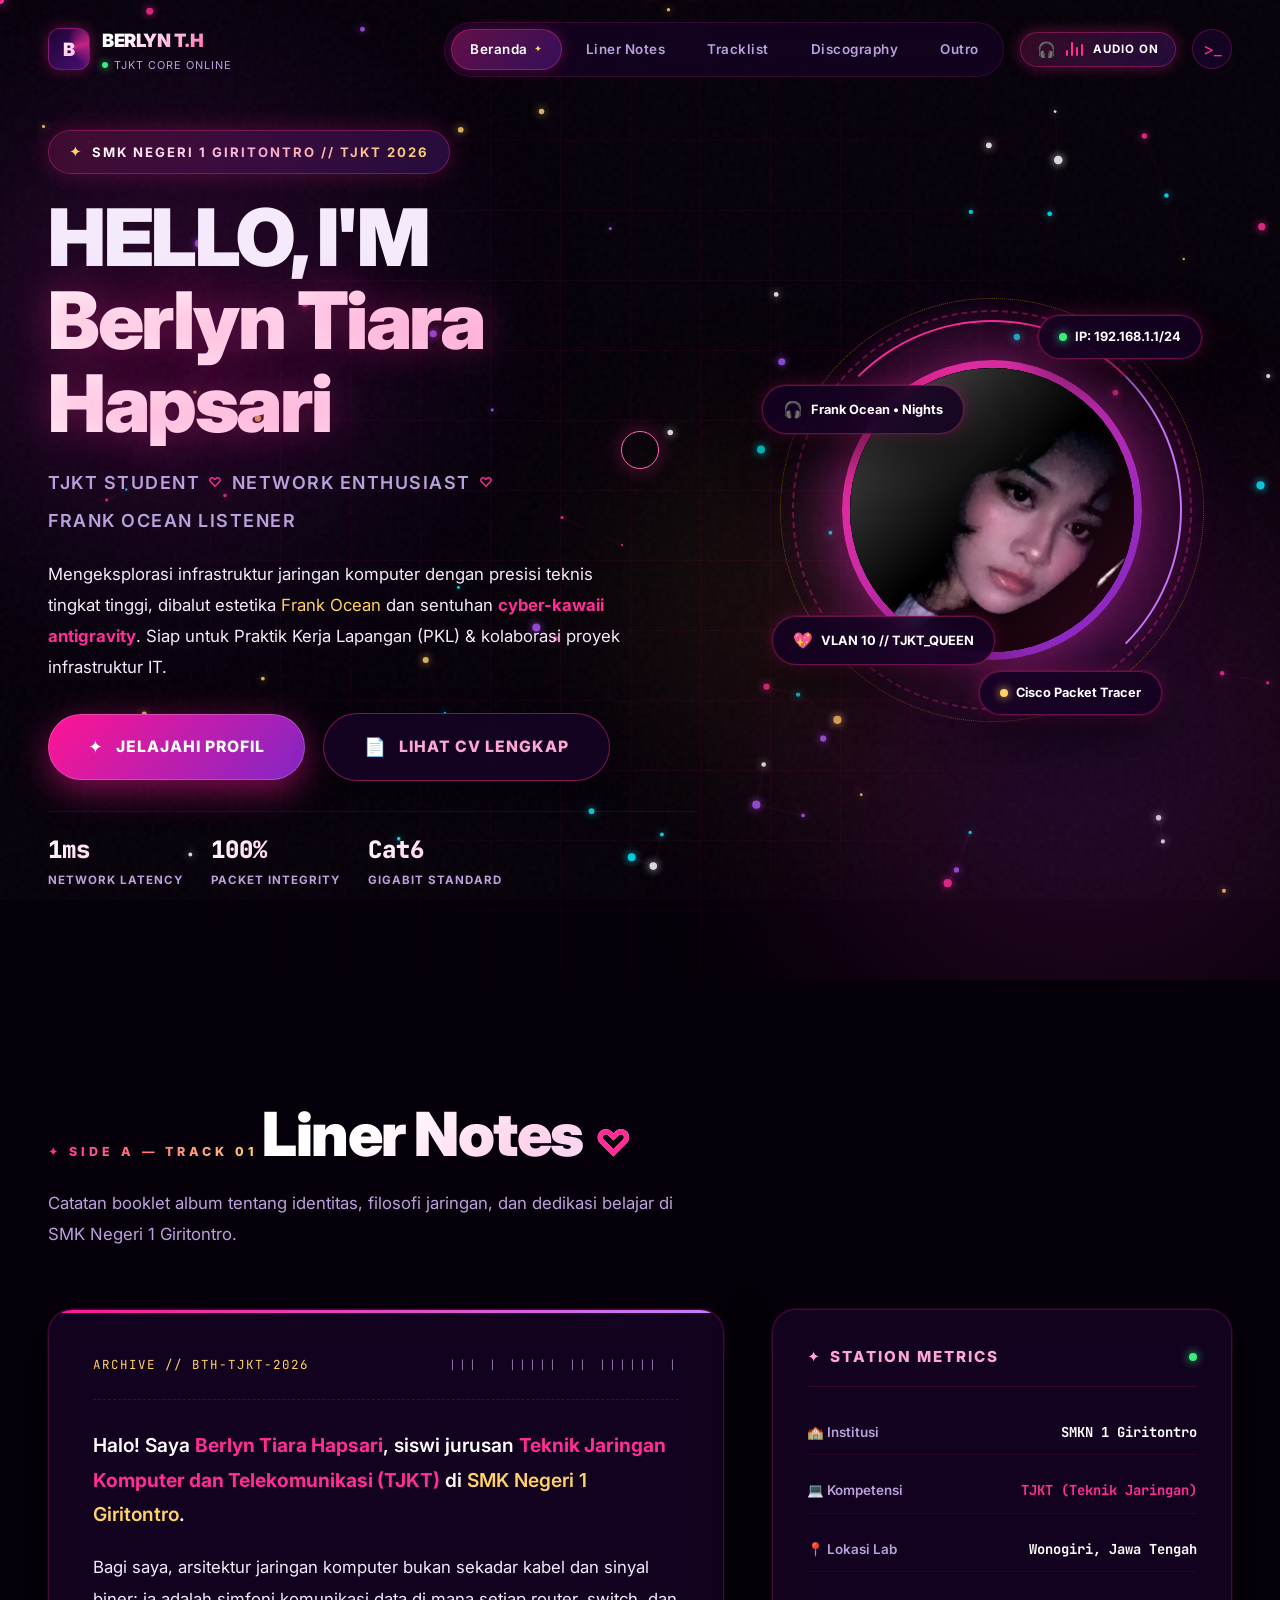
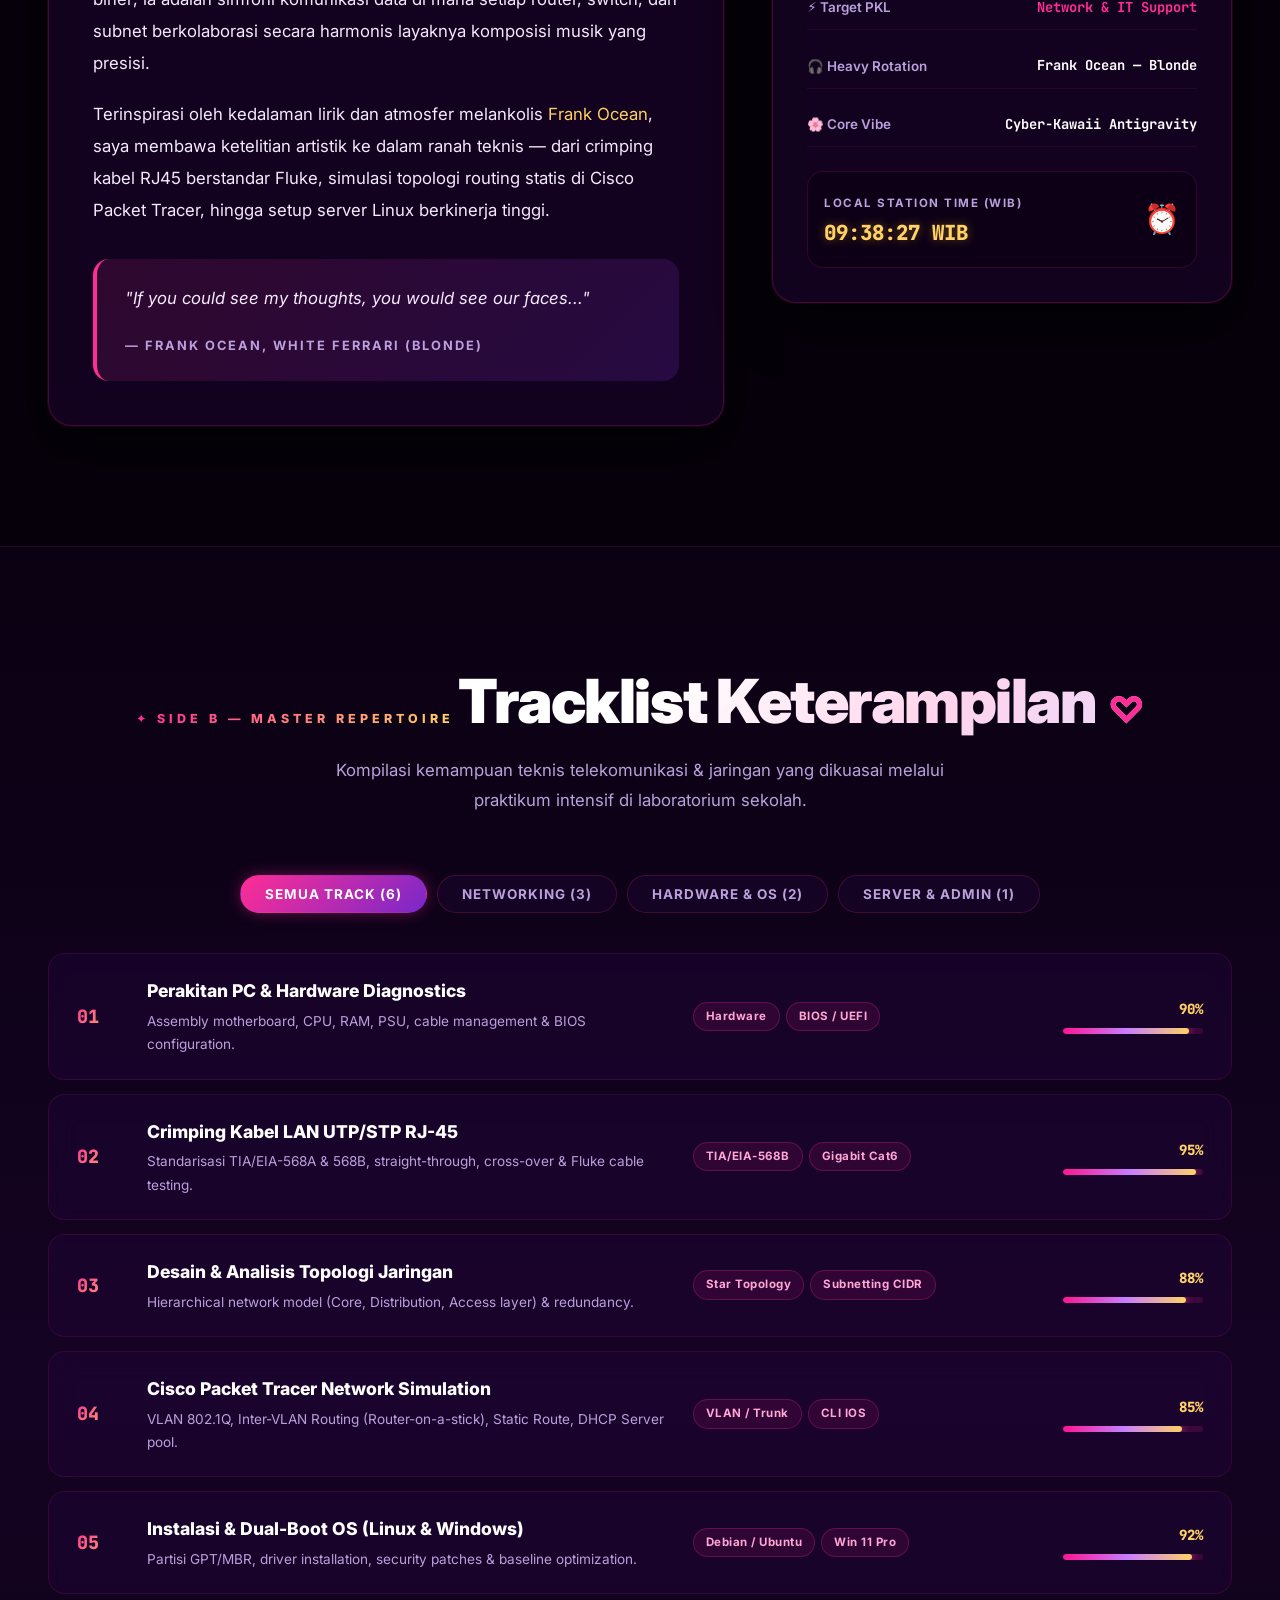
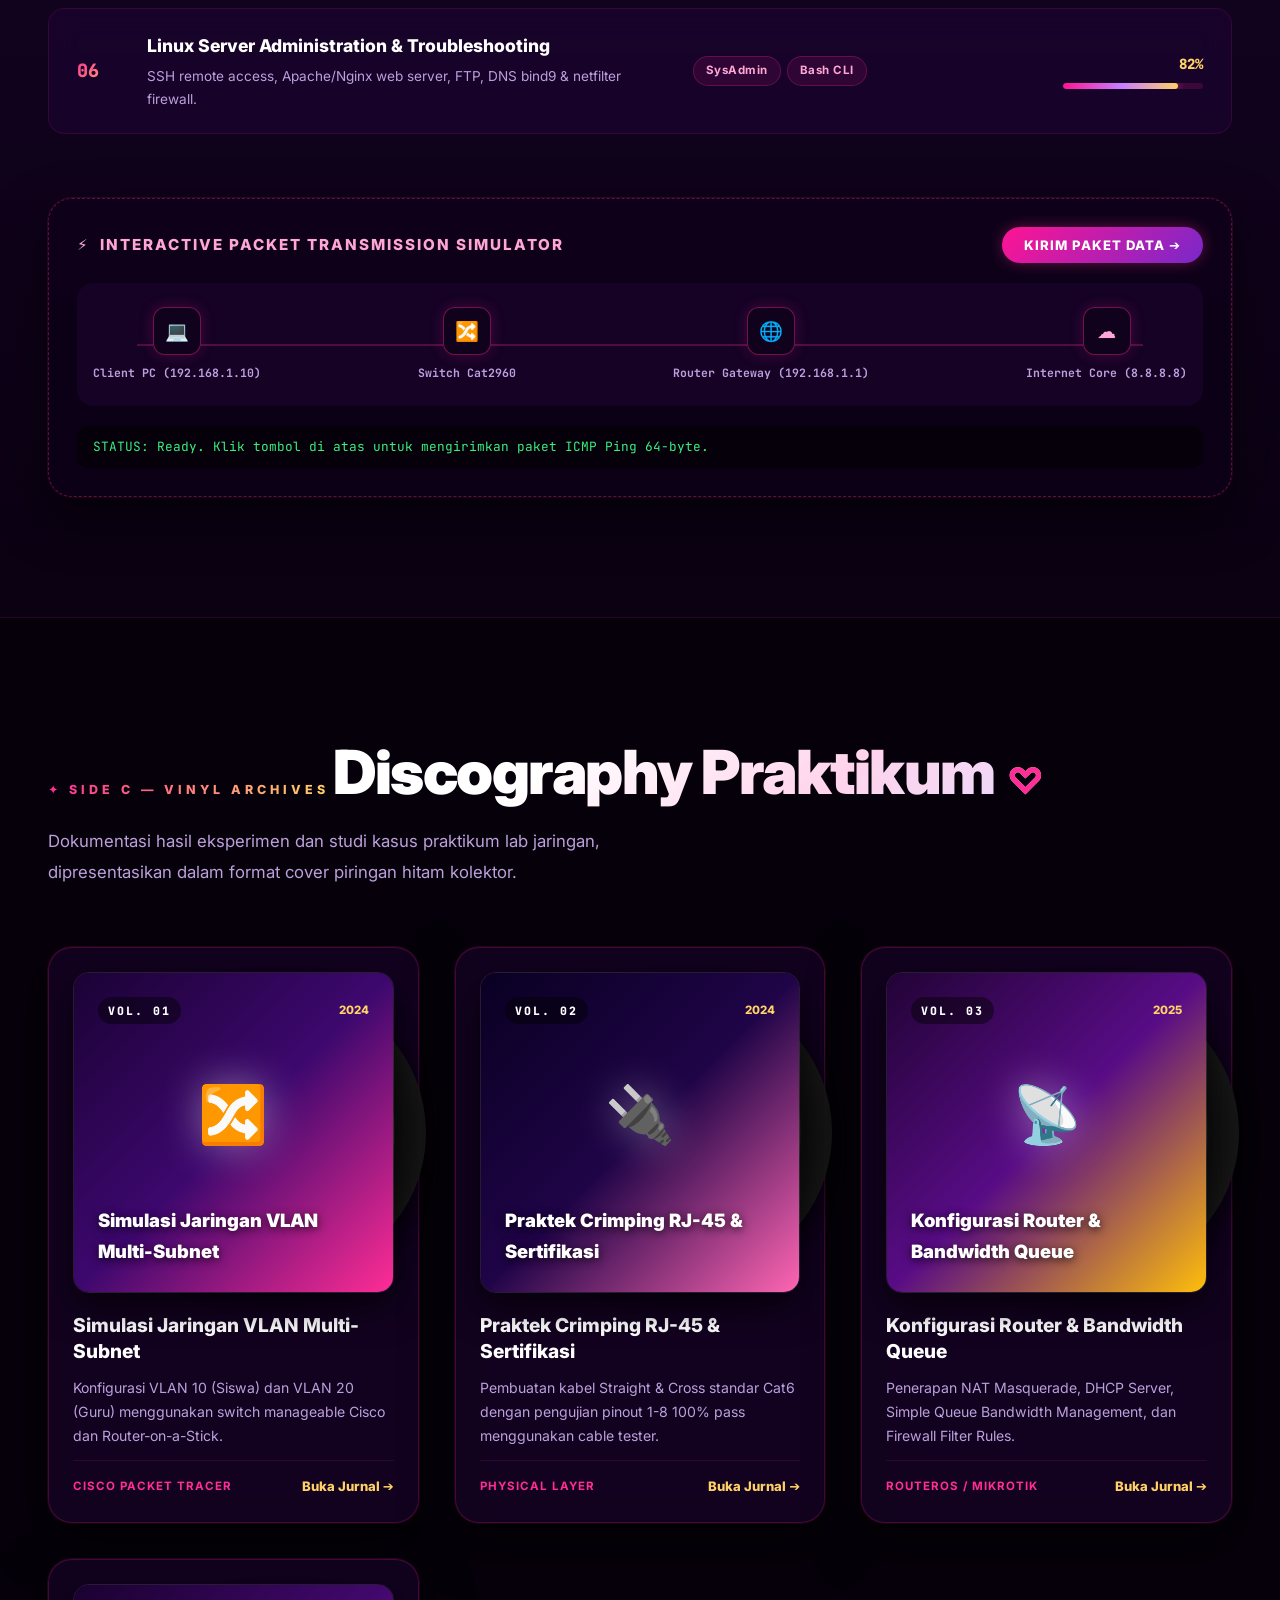
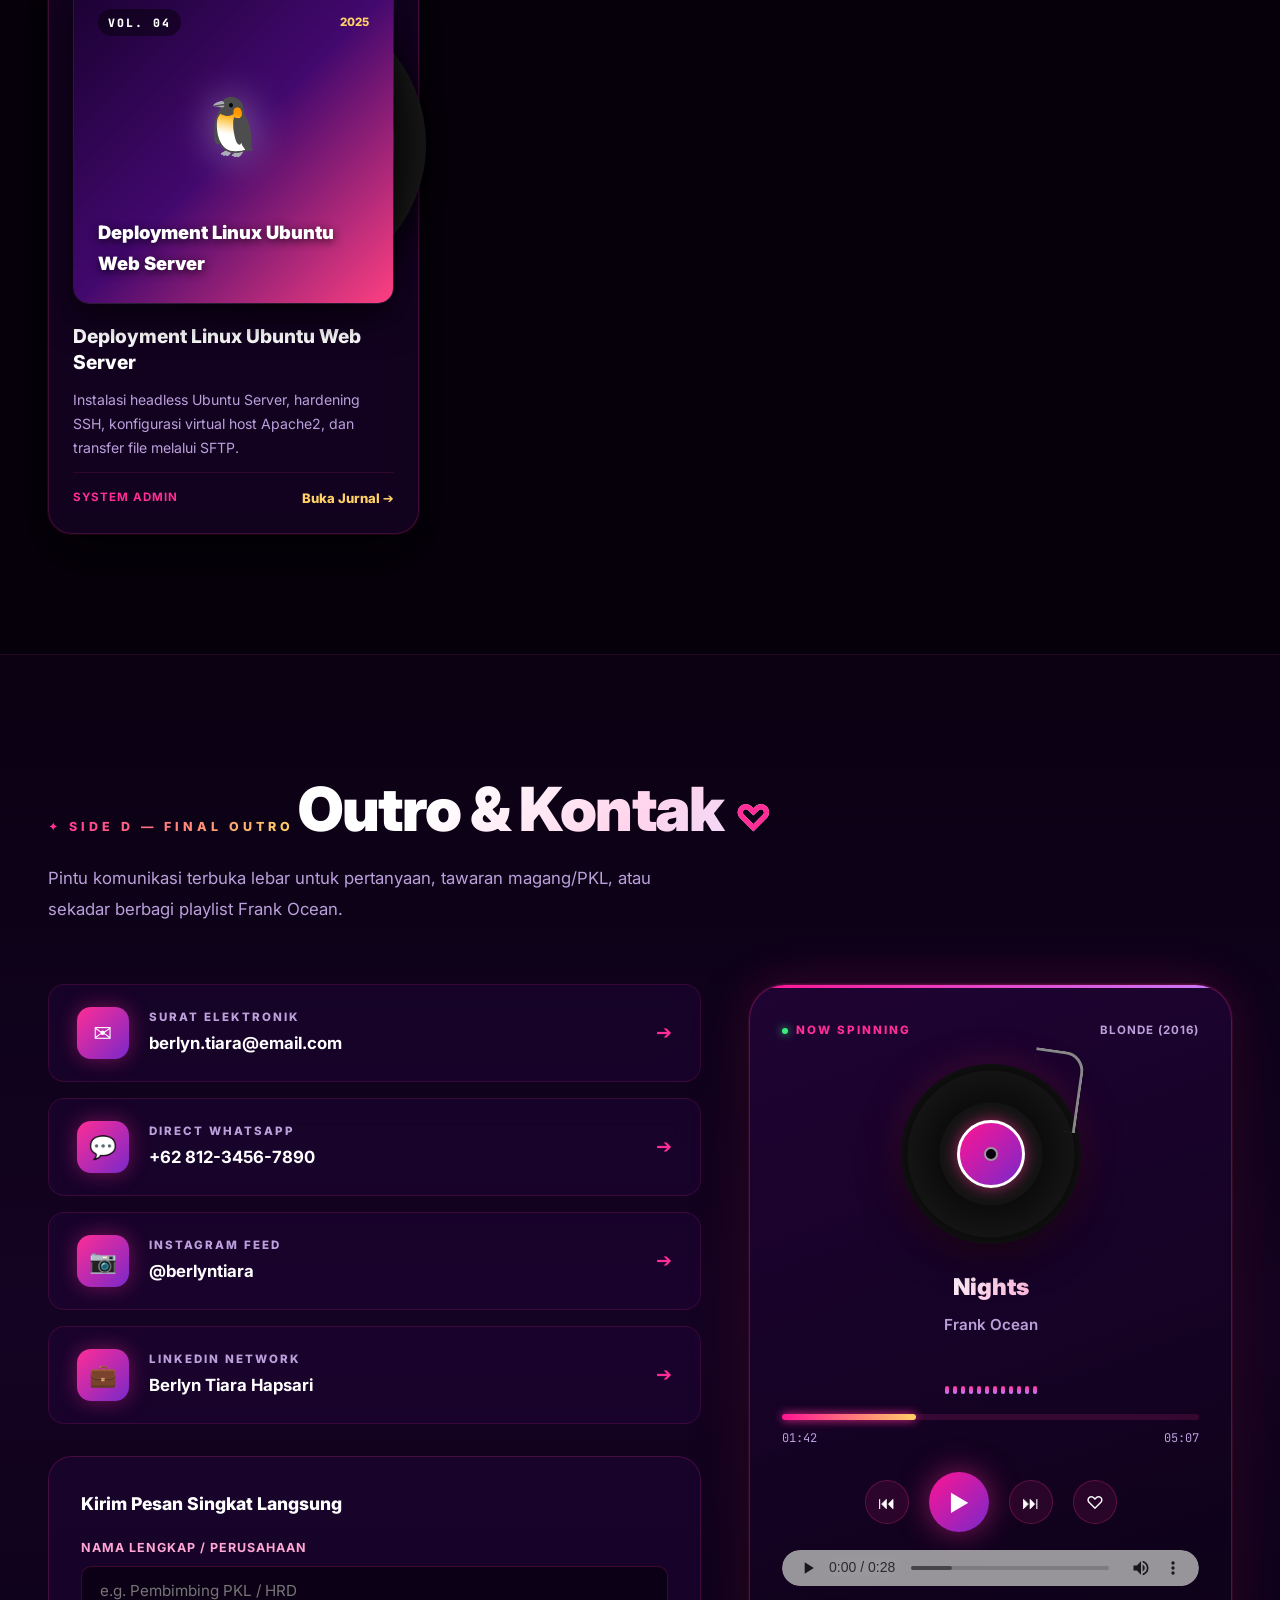
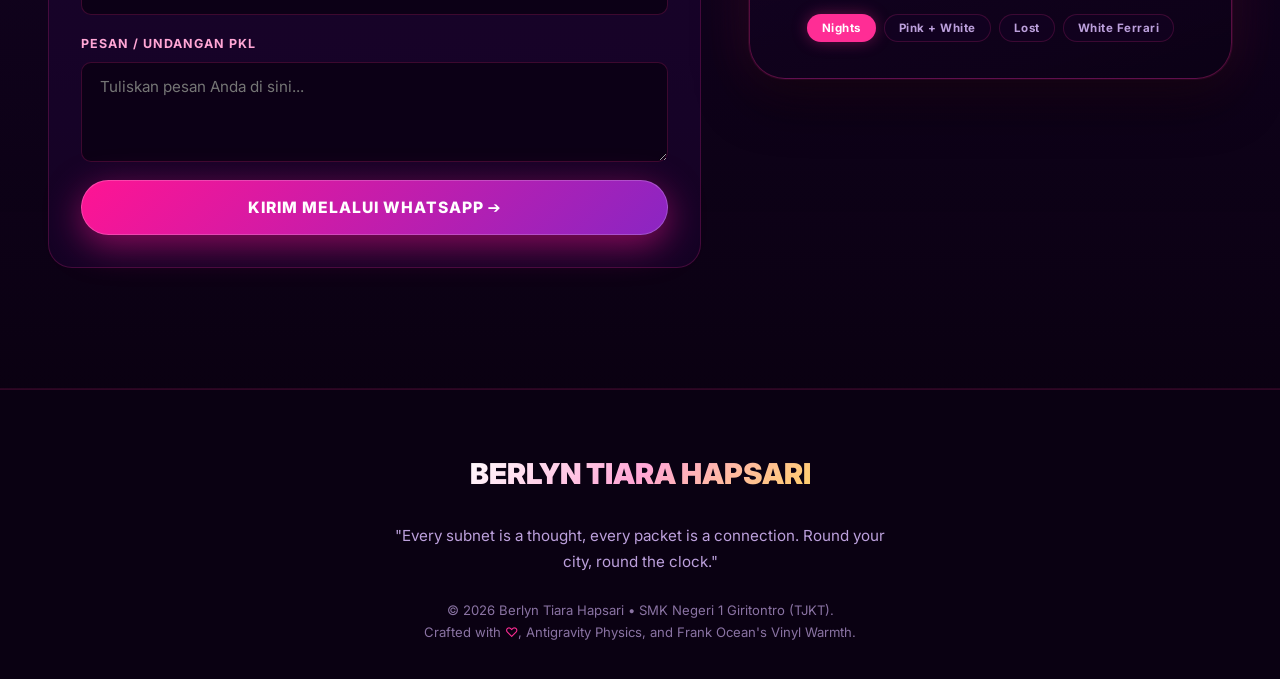
==== commit e74baeea: "Update portfolio" ====
--- a/index.html
+++ b/index.html
@@ -826,8 +826,9 @@
     </div>
   </div>
 
+  <!-- Embedded Audio URI for Chrome 100% Guaranteed Sound -->
+  <script src="assets/audio/nights_embed.js"></script>
   <!-- Main JavaScript Logic -->
-  <!-- Audio Element for Frank Ocean Aesthetic Lo-Fi Ambience -->
   <audio id="globalAudioPlayer" preload="auto" loop></audio>
   <script src="js/script.js"></script>
 </body>
